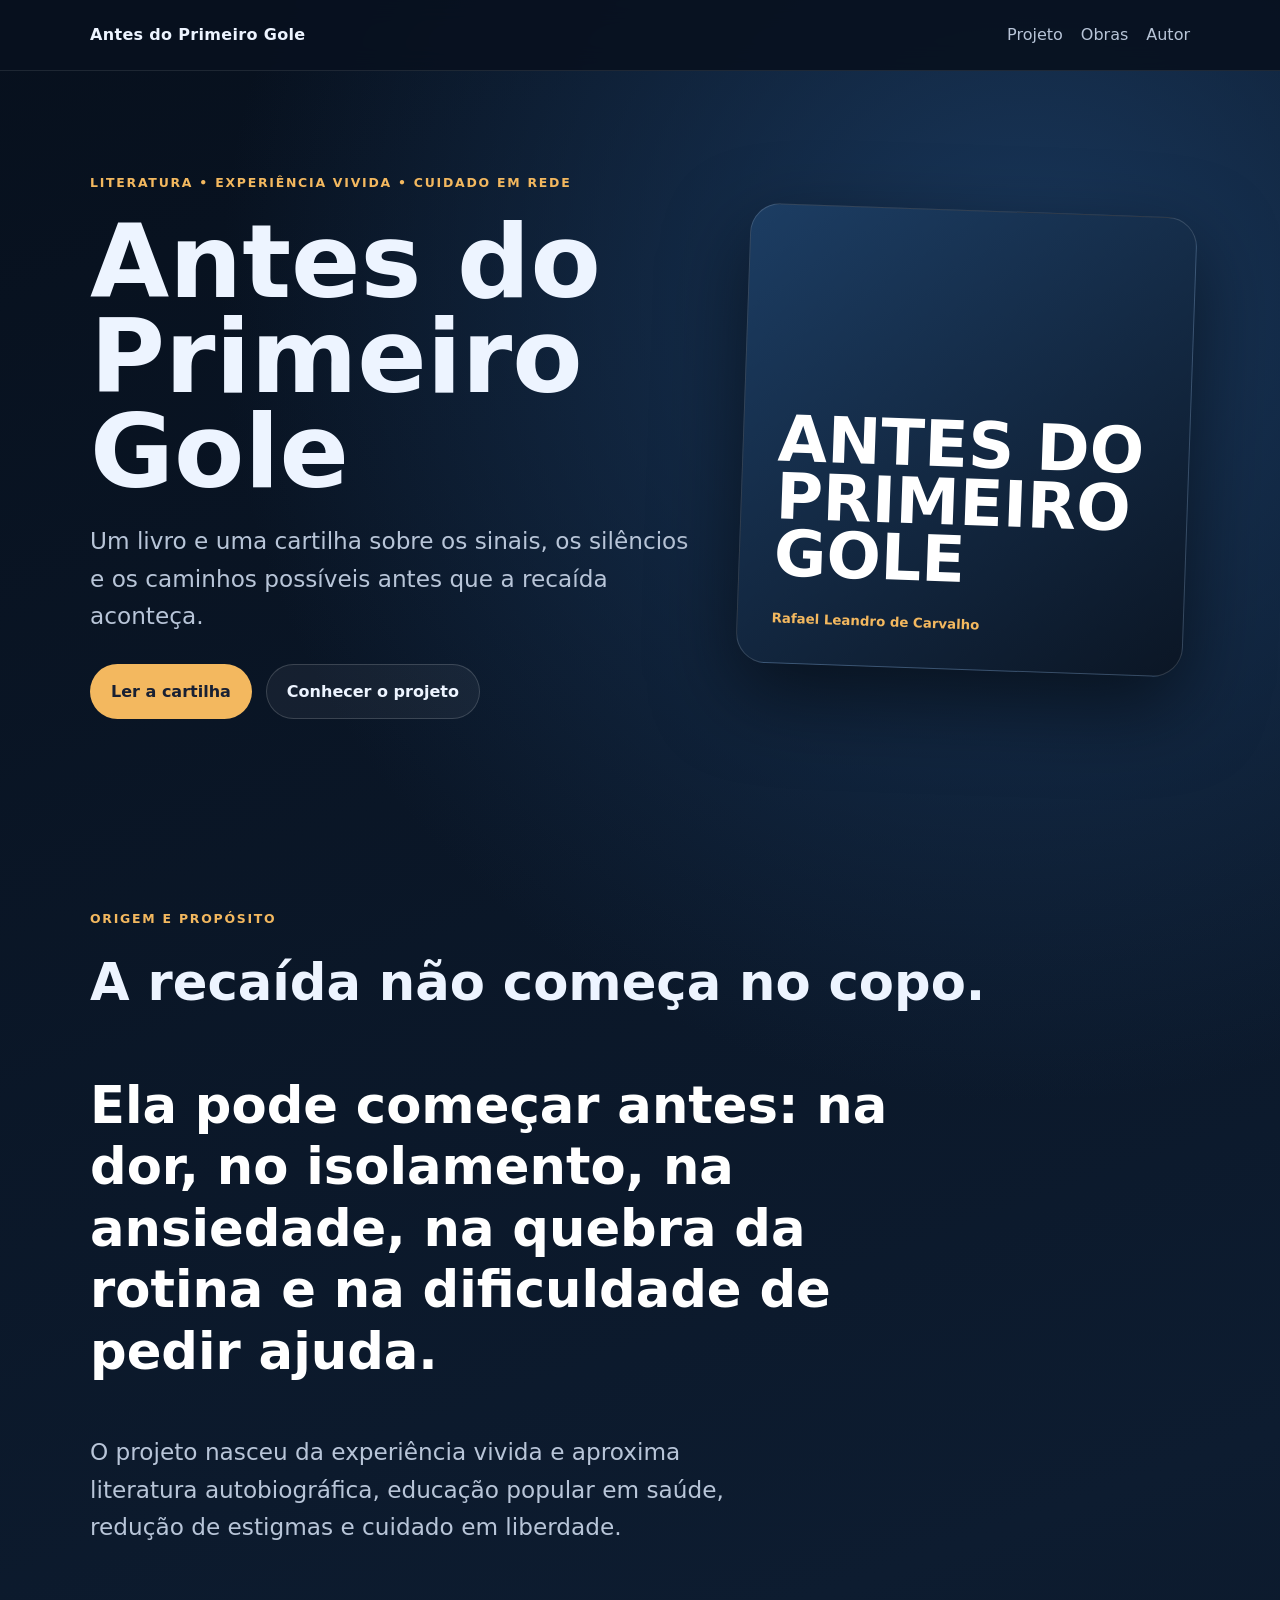
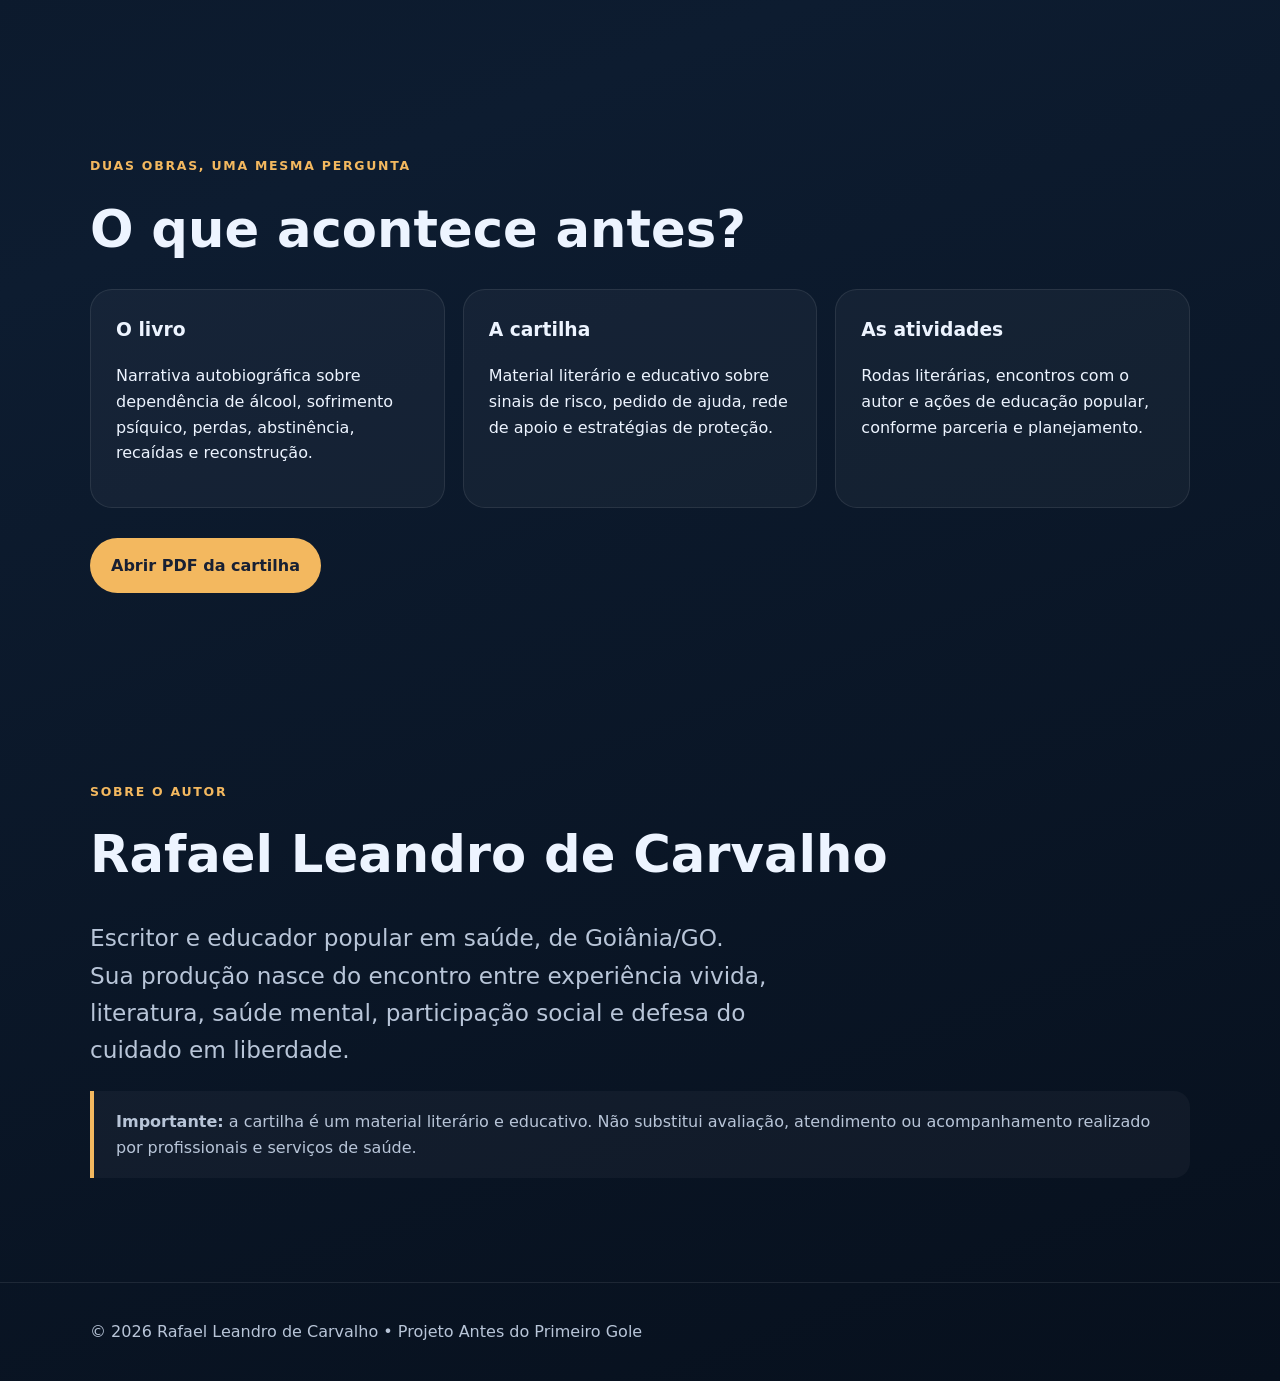
==== index.html @ 727456e9 "Publica site Antes do Primeiro Gole" ====
<!doctype html>
<html lang="pt-BR">
<head>
<meta charset="utf-8">
<meta name="viewport" content="width=device-width,initial-scale=1">
<title>Antes do Primeiro Gole</title>
<meta name="description" content="Livro e cartilha Antes do Primeiro Gole, de Rafael Leandro de Carvalho.">
<style>
:root{--bg:#08111f;--panel:#101d31;--text:#edf4ff;--muted:#b8c5d8;--gold:#f3b85f;--blue:#75baff}*{box-sizing:border-box}html{scroll-behavior:smooth}body{margin:0;font-family:system-ui,-apple-system,Segoe UI,Roboto,sans-serif;background:radial-gradient(circle at 80% 10%,#19375b 0,transparent 28%),linear-gradient(160deg,#07101d,#0d1c30 55%,#07101d);color:var(--text);line-height:1.6}a{color:inherit}.wrap{width:min(1100px,92%);margin:auto}header{position:sticky;top:0;z-index:10;background:#08111fe8;backdrop-filter:blur(12px);border-bottom:1px solid #ffffff18}nav{display:flex;justify-content:space-between;align-items:center;min-height:70px;gap:20px}.brand{font-weight:800;letter-spacing:.02em}.links{display:flex;gap:18px;flex-wrap:wrap}.links a{text-decoration:none;color:var(--muted)}.hero{min-height:82vh;display:grid;align-items:center;padding:72px 0}.grid{display:grid;grid-template-columns:1.15fr .85fr;gap:48px;align-items:center}.eyebrow{color:var(--gold);font-weight:800;text-transform:uppercase;letter-spacing:.14em;font-size:.78rem}h1{font-size:clamp(3rem,8vw,6.7rem);line-height:.93;margin:.2em 0}.lead{font-size:clamp(1.1rem,2.2vw,1.45rem);color:var(--muted);max-width:680px}.buttons{display:flex;gap:14px;flex-wrap:wrap;margin-top:30px}.btn{display:inline-block;padding:14px 20px;border-radius:999px;text-decoration:none;font-weight:800;border:1px solid #ffffff28}.primary{background:var(--gold);color:#182033;border-color:transparent}.secondary{background:#ffffff0d}.book{min-height:460px;border:1px solid #ffffff25;border-radius:30px;padding:34px;display:flex;flex-direction:column;justify-content:flex-end;background:linear-gradient(145deg,#1c3d63,#0b1625);box-shadow:0 30px 80px #0008;transform:rotate(2deg)}.book:before{content:"ANTES DO\A PRIMEIRO\A GOLE";white-space:pre;font-weight:900;font-size:clamp(2.4rem,5vw,4.4rem);line-height:.9;color:#fff}.book small{color:var(--gold);font-weight:700;margin-top:24px}section{padding:88px 0}.section-title{font-size:clamp(2rem,4vw,3.4rem);margin:0 0 18px}.cards{display:grid;grid-template-columns:repeat(3,1fr);gap:18px}.card{background:#ffffff0a;border:1px solid #ffffff16;border-radius:22px;padding:25px}.card h3{margin-top:0}.quote{font-size:clamp(1.8rem,4vw,3.3rem);line-height:1.2;font-weight:800;color:#fff;max-width:900px}.notice{border-left:4px solid var(--gold);padding:18px 22px;background:#ffffff09;border-radius:0 16px 16px 0;color:var(--muted)}footer{padding:36px 0;border-top:1px solid #ffffff16;color:var(--muted)}@media(max-width:760px){.grid,.cards{grid-template-columns:1fr}.links{display:none}.hero{padding-top:42px}.book{min-height:360px;transform:none}}
</style>
</head>
<body>
<header><nav class="wrap"><div class="brand">Antes do Primeiro Gole</div><div class="links"><a href="#projeto">Projeto</a><a href="#obras">Obras</a><a href="#autor">Autor</a></div></nav></header>
<main>
<section class="hero"><div class="wrap grid"><div><p class="eyebrow">Literatura • experiência vivida • cuidado em rede</p><h1>Antes do Primeiro Gole</h1><p class="lead">Um livro e uma cartilha sobre os sinais, os silêncios e os caminhos possíveis antes que a recaída aconteça.</p><div class="buttons"><a class="btn primary" href="https://ideiasus.fiocruz.br/wp-content/uploads/2026/07/Antes_do_Primeiro_Gole_Texto_Somente.pdf" target="_blank" rel="noopener">Ler a cartilha</a><a class="btn secondary" href="#projeto">Conhecer o projeto</a></div></div><div class="book"><small>Rafael Leandro de Carvalho</small></div></div></section>
<section id="projeto"><div class="wrap"><p class="eyebrow">Origem e propósito</p><h2 class="section-title">A recaída não começa no copo.</h2><p class="quote">Ela pode começar antes: na dor, no isolamento, na ansiedade, na quebra da rotina e na dificuldade de pedir ajuda.</p><p class="lead">O projeto nasceu da experiência vivida e aproxima literatura autobiográfica, educação popular em saúde, redução de estigmas e cuidado em liberdade.</p></div></section>
<section id="obras"><div class="wrap"><p class="eyebrow">Duas obras, uma mesma pergunta</p><h2 class="section-title">O que acontece antes?</h2><div class="cards"><article class="card"><h3>O livro</h3><p>Narrativa autobiográfica sobre dependência de álcool, sofrimento psíquico, perdas, abstinência, recaídas e reconstrução.</p></article><article class="card"><h3>A cartilha</h3><p>Material literário e educativo sobre sinais de risco, pedido de ajuda, rede de apoio e estratégias de proteção.</p></article><article class="card"><h3>As atividades</h3><p>Rodas literárias, encontros com o autor e ações de educação popular, conforme parceria e planejamento.</p></article></div><div class="buttons"><a class="btn primary" href="https://ideiasus.fiocruz.br/wp-content/uploads/2026/07/Antes_do_Primeiro_Gole_Texto_Somente.pdf" target="_blank" rel="noopener">Abrir PDF da cartilha</a></div></div></section>
<section id="autor"><div class="wrap"><p class="eyebrow">Sobre o autor</p><h2 class="section-title">Rafael Leandro de Carvalho</h2><p class="lead">Escritor e educador popular em saúde, de Goiânia/GO. Sua produção nasce do encontro entre experiência vivida, literatura, saúde mental, participação social e defesa do cuidado em liberdade.</p><p class="notice"><strong>Importante:</strong> a cartilha é um material literário e educativo. Não substitui avaliação, atendimento ou acompanhamento realizado por profissionais e serviços de saúde.</p></div></section>
</main>
<footer><div class="wrap">© 2026 Rafael Leandro de Carvalho • Projeto Antes do Primeiro Gole</div></footer>
</body>
</html>
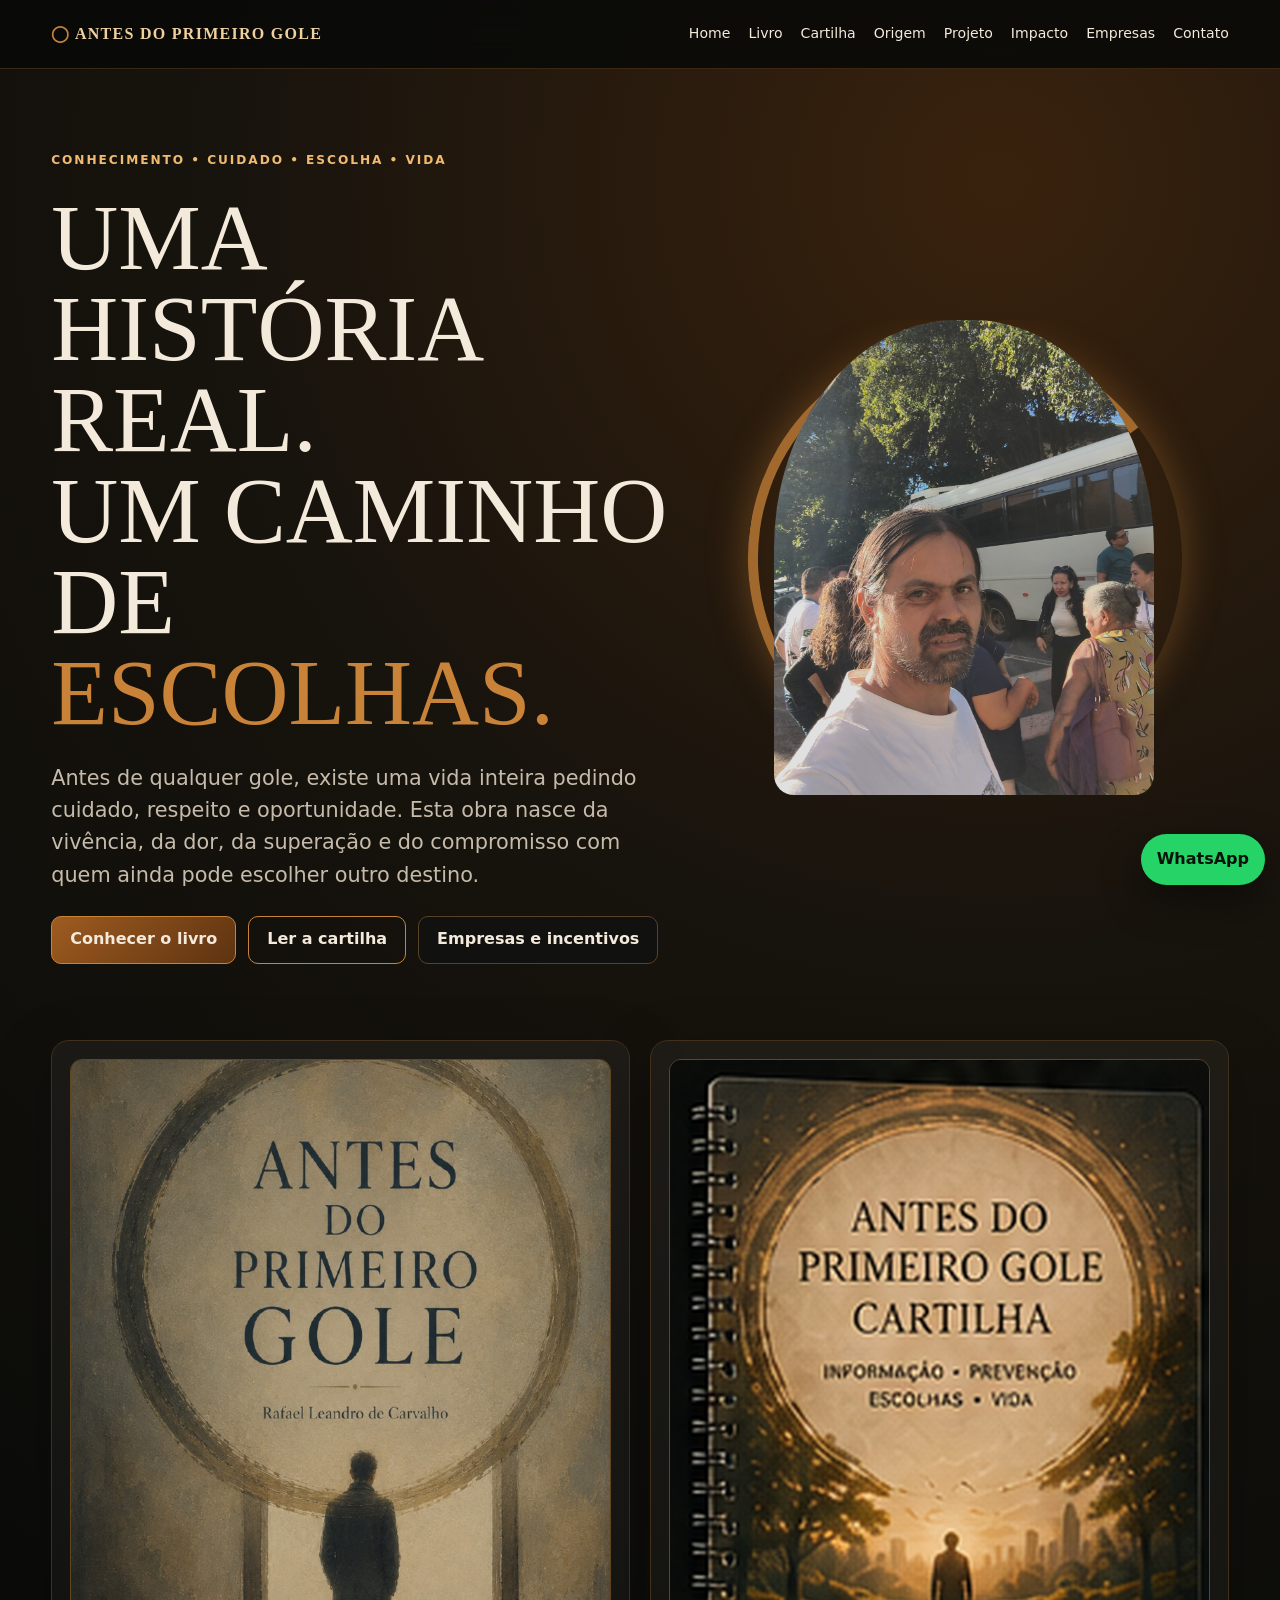
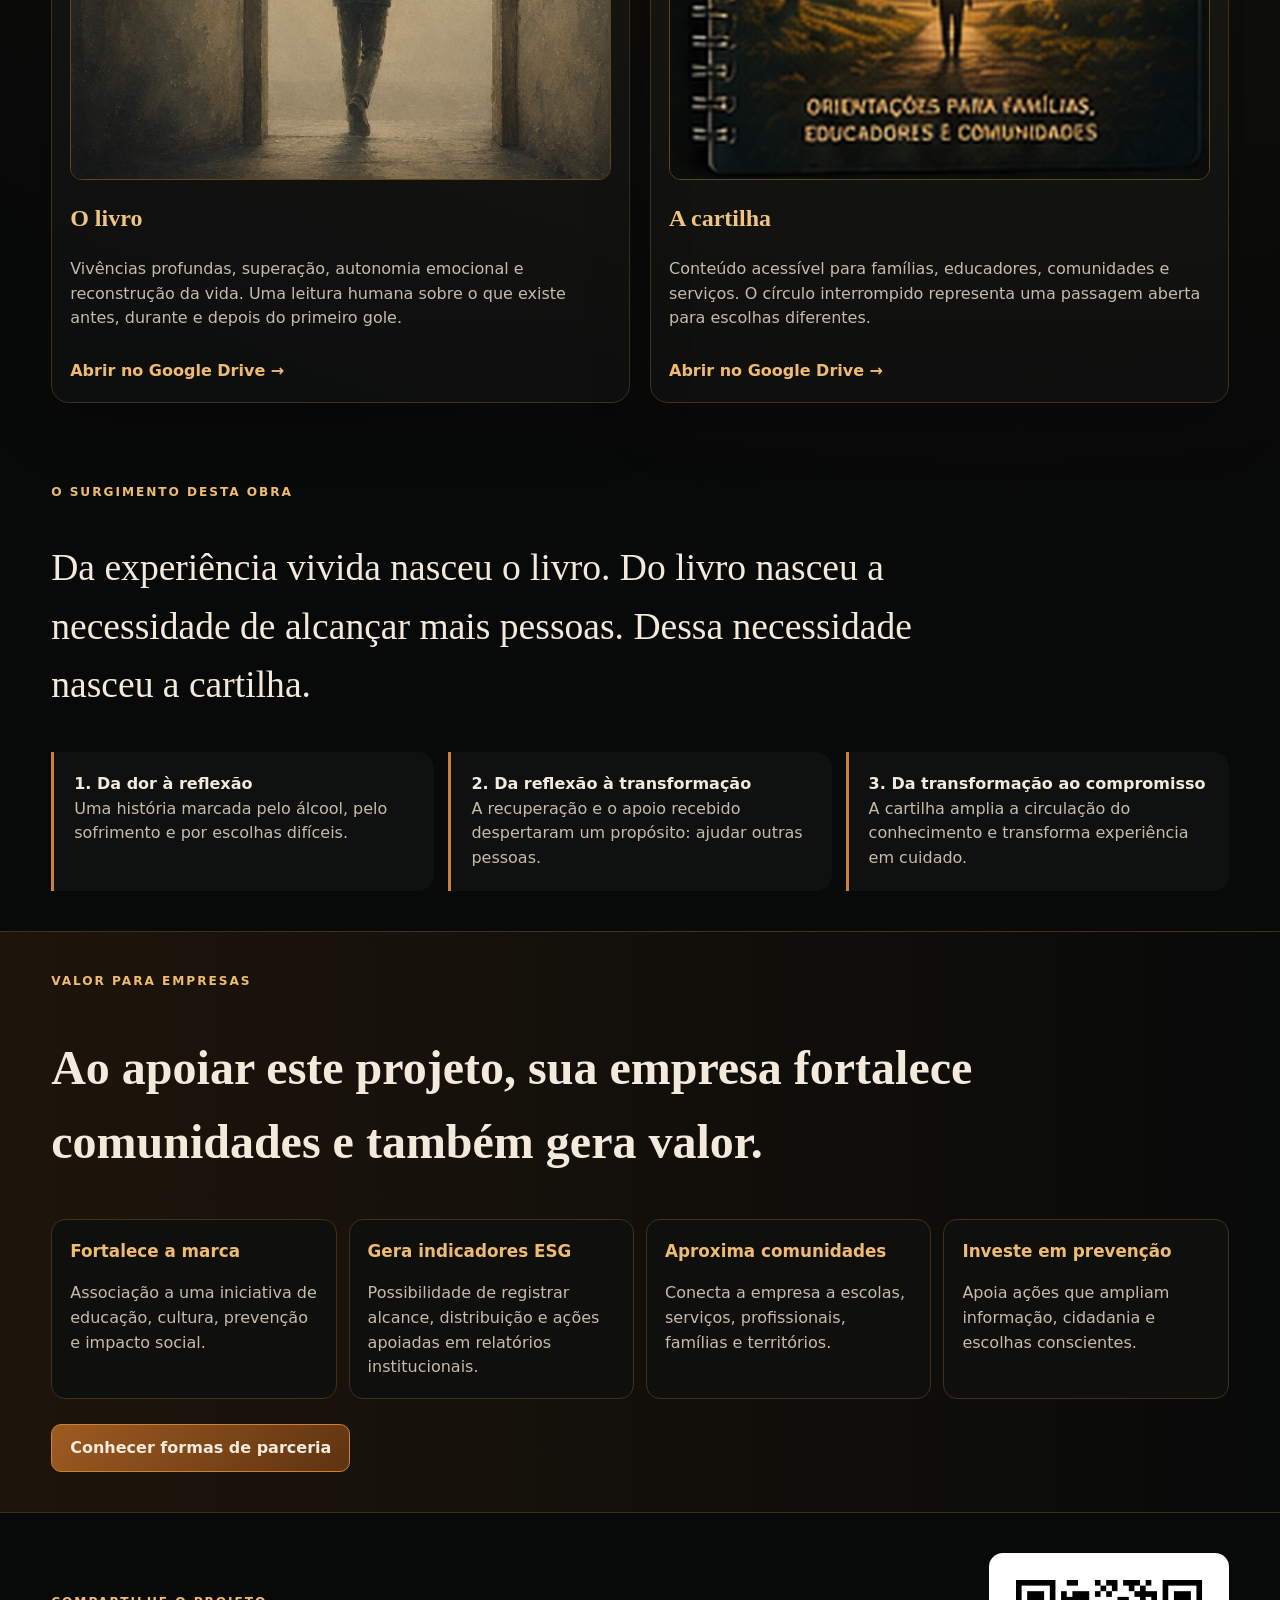
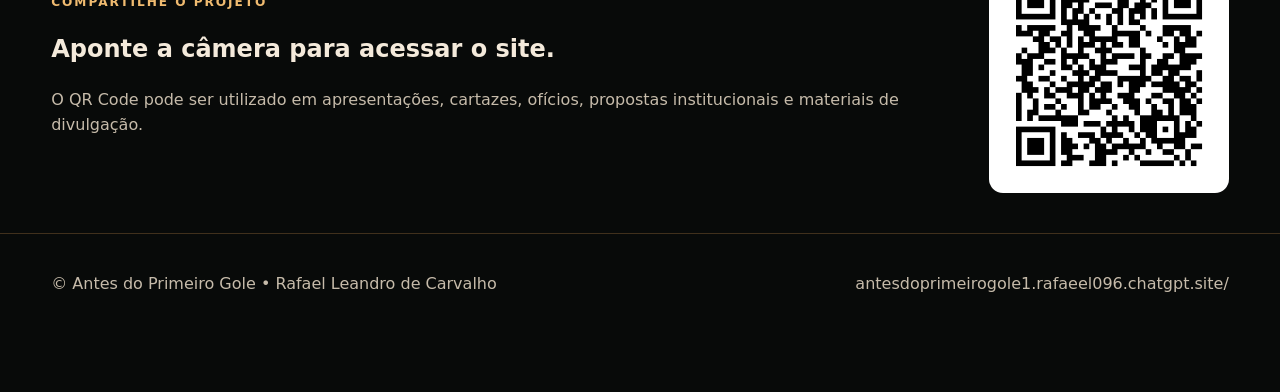
==== commit cf3953c3: "Publica versão completa do site" ====
--- a/index.html
+++ b/index.html
@@ -1,22 +1,6 @@
-<!doctype html>
-<html lang="pt-BR">
-<head>
-<meta charset="utf-8">
-<meta name="viewport" content="width=device-width,initial-scale=1">
-<title>Antes do Primeiro Gole</title>
-<meta name="description" content="Livro e cartilha Antes do Primeiro Gole, de Rafael Leandro de Carvalho.">
-<style>
-:root{--bg:#08111f;--panel:#101d31;--text:#edf4ff;--muted:#b8c5d8;--gold:#f3b85f;--blue:#75baff}*{box-sizing:border-box}html{scroll-behavior:smooth}body{margin:0;font-family:system-ui,-apple-system,Segoe UI,Roboto,sans-serif;background:radial-gradient(circle at 80% 10%,#19375b 0,transparent 28%),linear-gradient(160deg,#07101d,#0d1c30 55%,#07101d);color:var(--text);line-height:1.6}a{color:inherit}.wrap{width:min(1100px,92%);margin:auto}header{position:sticky;top:0;z-index:10;background:#08111fe8;backdrop-filter:blur(12px);border-bottom:1px solid #ffffff18}nav{display:flex;justify-content:space-between;align-items:center;min-height:70px;gap:20px}.brand{font-weight:800;letter-spacing:.02em}.links{display:flex;gap:18px;flex-wrap:wrap}.links a{text-decoration:none;color:var(--muted)}.hero{min-height:82vh;display:grid;align-items:center;padding:72px 0}.grid{display:grid;grid-template-columns:1.15fr .85fr;gap:48px;align-items:center}.eyebrow{color:var(--gold);font-weight:800;text-transform:uppercase;letter-spacing:.14em;font-size:.78rem}h1{font-size:clamp(3rem,8vw,6.7rem);line-height:.93;margin:.2em 0}.lead{font-size:clamp(1.1rem,2.2vw,1.45rem);color:var(--muted);max-width:680px}.buttons{display:flex;gap:14px;flex-wrap:wrap;margin-top:30px}.btn{display:inline-block;padding:14px 20px;border-radius:999px;text-decoration:none;font-weight:800;border:1px solid #ffffff28}.primary{background:var(--gold);color:#182033;border-color:transparent}.secondary{background:#ffffff0d}.book{min-height:460px;border:1px solid #ffffff25;border-radius:30px;padding:34px;display:flex;flex-direction:column;justify-content:flex-end;background:linear-gradient(145deg,#1c3d63,#0b1625);box-shadow:0 30px 80px #0008;transform:rotate(2deg)}.book:before{content:"ANTES DO\A PRIMEIRO\A GOLE";white-space:pre;font-weight:900;font-size:clamp(2.4rem,5vw,4.4rem);line-height:.9;color:#fff}.book small{color:var(--gold);font-weight:700;margin-top:24px}section{padding:88px 0}.section-title{font-size:clamp(2rem,4vw,3.4rem);margin:0 0 18px}.cards{display:grid;grid-template-columns:repeat(3,1fr);gap:18px}.card{background:#ffffff0a;border:1px solid #ffffff16;border-radius:22px;padding:25px}.card h3{margin-top:0}.quote{font-size:clamp(1.8rem,4vw,3.3rem);line-height:1.2;font-weight:800;color:#fff;max-width:900px}.notice{border-left:4px solid var(--gold);padding:18px 22px;background:#ffffff09;border-radius:0 16px 16px 0;color:var(--muted)}footer{padding:36px 0;border-top:1px solid #ffffff16;color:var(--muted)}@media(max-width:760px){.grid,.cards{grid-template-columns:1fr}.links{display:none}.hero{padding-top:42px}.book{min-height:360px;transform:none}}
-</style>
-</head>
-<body>
-<header><nav class="wrap"><div class="brand">Antes do Primeiro Gole</div><div class="links"><a href="#projeto">Projeto</a><a href="#obras">Obras</a><a href="#autor">Autor</a></div></nav></header>
-<main>
-<section class="hero"><div class="wrap grid"><div><p class="eyebrow">Literatura • experiência vivida • cuidado em rede</p><h1>Antes do Primeiro Gole</h1><p class="lead">Um livro e uma cartilha sobre os sinais, os silêncios e os caminhos possíveis antes que a recaída aconteça.</p><div class="buttons"><a class="btn primary" href="https://ideiasus.fiocruz.br/wp-content/uploads/2026/07/Antes_do_Primeiro_Gole_Texto_Somente.pdf" target="_blank" rel="noopener">Ler a cartilha</a><a class="btn secondary" href="#projeto">Conhecer o projeto</a></div></div><div class="book"><small>Rafael Leandro de Carvalho</small></div></div></section>
-<section id="projeto"><div class="wrap"><p class="eyebrow">Origem e propósito</p><h2 class="section-title">A recaída não começa no copo.</h2><p class="quote">Ela pode começar antes: na dor, no isolamento, na ansiedade, na quebra da rotina e na dificuldade de pedir ajuda.</p><p class="lead">O projeto nasceu da experiência vivida e aproxima literatura autobiográfica, educação popular em saúde, redução de estigmas e cuidado em liberdade.</p></div></section>
-<section id="obras"><div class="wrap"><p class="eyebrow">Duas obras, uma mesma pergunta</p><h2 class="section-title">O que acontece antes?</h2><div class="cards"><article class="card"><h3>O livro</h3><p>Narrativa autobiográfica sobre dependência de álcool, sofrimento psíquico, perdas, abstinência, recaídas e reconstrução.</p></article><article class="card"><h3>A cartilha</h3><p>Material literário e educativo sobre sinais de risco, pedido de ajuda, rede de apoio e estratégias de proteção.</p></article><article class="card"><h3>As atividades</h3><p>Rodas literárias, encontros com o autor e ações de educação popular, conforme parceria e planejamento.</p></article></div><div class="buttons"><a class="btn primary" href="https://ideiasus.fiocruz.br/wp-content/uploads/2026/07/Antes_do_Primeiro_Gole_Texto_Somente.pdf" target="_blank" rel="noopener">Abrir PDF da cartilha</a></div></div></section>
-<section id="autor"><div class="wrap"><p class="eyebrow">Sobre o autor</p><h2 class="section-title">Rafael Leandro de Carvalho</h2><p class="lead">Escritor e educador popular em saúde, de Goiânia/GO. Sua produção nasce do encontro entre experiência vivida, literatura, saúde mental, participação social e defesa do cuidado em liberdade.</p><p class="notice"><strong>Importante:</strong> a cartilha é um material literário e educativo. Não substitui avaliação, atendimento ou acompanhamento realizado por profissionais e serviços de saúde.</p></div></section>
-</main>
-<footer><div class="wrap">© 2026 Rafael Leandro de Carvalho • Projeto Antes do Primeiro Gole</div></footer>
-</body>
-</html>+<!doctype html><html lang="pt-BR"><head><meta charset="utf-8"><meta name="viewport" content="width=device-width,initial-scale=1"><meta name="description" content="Antes do Primeiro Gole: livro, cartilha e projeto de impacto social sobre prevenção, escolhas, cuidado e transformação."><title>Antes do Primeiro Gole</title><link rel="stylesheet" href="/assets/style.css"></head><body><header class="topbar"><div class="wrap nav"><a class="brand" href="/"><span class="brand-mark">◯</span> ANTES DO PRIMEIRO GOLE</a><nav class="menu"><a href="/">Home</a><a href="/livro/">Livro</a><a href="/cartilha/">Cartilha</a><a href="/origem/">Origem</a><a href="/projeto/">Projeto</a><a href="/impacto/">Impacto</a><a href="/empresas/">Empresas</a><a href="/contato/">Contato</a></nav><a class="home" href="/">⌂ Home</a></div></header><main>
+<section class="hero hero-home"><div class="wrap hero-grid"><div><div class="eyebrow">Conhecimento • Cuidado • Escolha • Vida</div><h1>Uma história real.<br>Um caminho de <em>escolhas.</em></h1><p class="lead">Antes de qualquer gole, existe uma vida inteira pedindo cuidado, respeito e oportunidade. Esta obra nasce da vivência, da dor, da superação e do compromisso com quem ainda pode escolher outro destino.</p><div class="cta-row"><a class="btn" href="/livro/">Conhecer o livro</a><a class="btn alt" href="/cartilha/">Ler a cartilha</a><a class="btn ghost" href="/empresas/">Empresas e incentivos</a></div></div><div class="author-portal"><img src="/assets/autor-rafael.jpg" alt="Rafael Leandro de Carvalho"><div class="portal-ring"></div></div></div></section>
+<section><div class="wrap grid works"><article class="card work-card"><a href="https://drive.google.com/file/d/1Llh5iJKoNqLA0oKeTNYAaY4tWbIhsGw2/view?usp=drive_link" target="_blank" rel="noopener"><img class="cover-img" src="/assets/capa-livro.png" alt="Capa do livro Antes do Primeiro Gole"><h2>O livro</h2><p class="muted">Vivências profundas, superação, autonomia emocional e reconstrução da vida. Uma leitura humana sobre o que existe antes, durante e depois do primeiro gole.</p><span class="text-link">Abrir no Google Drive →</span></a></article><article class="card work-card"><a href="https://drive.google.com/file/d/1qTAAqqTUGok_2LkOKvGAPgSkdcYpThOq/view?usp=drive_link" target="_blank" rel="noopener"><img class="cover-img" src="/assets/capa-cartilha-conceito.png" alt="Conceito visual da cartilha Antes do Primeiro Gole"><h2>A cartilha</h2><p class="muted">Conteúdo acessível para famílias, educadores, comunidades e serviços. O círculo interrompido representa uma passagem aberta para escolhas diferentes.</p><span class="text-link">Abrir no Google Drive →</span></a></article></div></section>
+<section><div class="wrap"><div class="eyebrow">O surgimento desta obra</div><p class="quote">Da experiência vivida nasceu o livro. Do livro nasceu a necessidade de alcançar mais pessoas. Dessa necessidade nasceu a cartilha.</p><div class="timeline"><a class="step" href="/origem/"><strong>1. Da dor à reflexão</strong><br><span class="muted">Uma história marcada pelo álcool, pelo sofrimento e por escolhas difíceis.</span></a><a class="step" href="/projeto/"><strong>2. Da reflexão à transformação</strong><br><span class="muted">A recuperação e o apoio recebido despertaram um propósito: ajudar outras pessoas.</span></a><a class="step" href="/impacto/"><strong>3. Da transformação ao compromisso</strong><br><span class="muted">A cartilha amplia a circulação do conhecimento e transforma experiência em cuidado.</span></a></div></div></section>
+<section class="business-strip"><div class="wrap"><div class="eyebrow">Valor para empresas</div><h2>Ao apoiar este projeto, sua empresa fortalece comunidades e também gera valor.</h2><div class="benefit-grid"><div><strong>Fortalece a marca</strong><p>Associação a uma iniciativa de educação, cultura, prevenção e impacto social.</p></div><div><strong>Gera indicadores ESG</strong><p>Possibilidade de registrar alcance, distribuição e ações apoiadas em relatórios institucionais.</p></div><div><strong>Aproxima comunidades</strong><p>Conecta a empresa a escolas, serviços, profissionais, famílias e territórios.</p></div><div><strong>Investe em prevenção</strong><p>Apoia ações que ampliam informação, cidadania e escolhas conscientes.</p></div></div><div class="cta-row"><a class="btn" href="/empresas/">Conhecer formas de parceria</a></div></div></section>
+<section><div class="wrap qr-section"><div><div class="eyebrow">Compartilhe o projeto</div><h2>Aponte a câmera para acessar o site.</h2><p class="muted">O QR Code pode ser utilizado em apresentações, cartazes, ofícios, propostas institucionais e materiais de divulgação.</p></div><a href="https://antesdoprimeirogole1.rafaeel096.chatgpt.site/" target="_blank" rel="noopener"><img class="qr" src="/assets/qrcode-site.png" alt="QR Code do site Antes do Primeiro Gole"></a></div></section></main><a class="whatsapp" href="https://wa.me/5562991021154" target="_blank" rel="noopener">WhatsApp</a><footer class="footer"><div class="wrap footer-grid"><div>© <span data-year></span> Antes do Primeiro Gole • Rafael Leandro de Carvalho</div><a href="https://antesdoprimeirogole1.rafaeel096.chatgpt.site/" target="_blank" rel="noopener">antesdoprimeirogole1.rafaeel096.chatgpt.site/</a></div></footer><script src="/assets/app.js"></script></body></html>
--- a/assets/style.css
+++ b/assets/style.css
@@ -0,0 +1,2 @@
+
+:root{--bg:#080a09;--panel:#11120f;--text:#f4eadb;--muted:#c6bbaa;--gold:#c98338;--gold2:#f0bb70;--line:#40301c;--green:#25D366}*{box-sizing:border-box}html{scroll-behavior:smooth}body{margin:0;font-family:Inter,system-ui,-apple-system,Segoe UI,Roboto,sans-serif;background:radial-gradient(circle at 78% 5%,#39220d 0,#17130d 22%,#080a09 55%);color:var(--text);line-height:1.55}a{color:inherit;text-decoration:none}img{max-width:100%;display:block}.wrap{width:min(1180px,92%);margin:auto}.topbar{position:sticky;top:0;z-index:30;background:rgba(8,10,9,.88);backdrop-filter:blur(14px);border-bottom:1px solid rgba(201,131,56,.25)}.nav{display:flex;align-items:center;justify-content:space-between;min-height:68px;gap:18px}.brand{font-family:Georgia,serif;font-weight:700;letter-spacing:.08em;color:#f0d19e}.brand-mark{color:var(--gold)}.menu{display:none;gap:18px;font-size:.88rem}.menu a:hover{color:var(--gold2)}.home{padding:9px 13px;border:1px solid var(--line);border-radius:10px;background:#17130d}.hero{padding:58px 0 36px}.hero-grid{display:grid;gap:28px}.hero h1,.page-title h1{font-family:Georgia,serif;font-weight:500;text-transform:uppercase;line-height:.98}.hero h1{font-size:clamp(2.45rem,9vw,5.8rem);margin:.25em 0}.hero h1 em{color:var(--gold);font-style:normal}.lead{font-size:clamp(1.03rem,2.8vw,1.3rem);color:var(--muted);max-width:760px}.eyebrow{color:var(--gold2);text-transform:uppercase;letter-spacing:.16em;font-size:.76rem;font-weight:800}.cta-row{display:flex;gap:12px;flex-wrap:wrap;margin-top:25px}.btn{display:inline-flex;justify-content:center;align-items:center;min-height:48px;padding:0 18px;border-radius:10px;background:linear-gradient(135deg,#9e5b20,#5e3311);border:1px solid #c98338;font-weight:800}.btn.alt{background:transparent}.btn.ghost{background:#11120f;border-color:#594126}.author-portal{position:relative;min-height:360px;display:grid;place-items:center;overflow:hidden;border-radius:28px;background:radial-gradient(circle,#b46a25 0,#3b240e 34%,transparent 68%)}.author-portal img{width:min(74%,380px);aspect-ratio:4/5;object-fit:cover;object-position:50% 35%;border-radius:48% 48% 20px 20px;filter:contrast(1.02) brightness(.88) saturate(.9);position:relative;z-index:2}.portal-ring{position:absolute;width:82%;aspect-ratio:1;border:10px solid rgba(201,131,56,.75);border-right-color:transparent;border-radius:50%;box-shadow:0 0 40px rgba(201,131,56,.35);transform:rotate(8deg)}section{padding:40px 0}.grid{display:grid;gap:20px}.works{grid-template-columns:1fr}.card{background:linear-gradient(180deg,rgba(255,255,255,.045),rgba(255,255,255,.018));border:1px solid var(--line);border-radius:18px;padding:18px;box-shadow:0 18px 60px rgba(0,0,0,.25)}.cover-img{width:100%;aspect-ratio:3/4;object-fit:cover;border-radius:12px;border:1px solid #60451f}.card h2{font-family:Georgia,serif;color:#f0c383}.muted{color:var(--muted)}.text-link{display:inline-block;margin-top:12px;color:var(--gold2);font-weight:800}.quote{font-family:Georgia,serif;font-size:clamp(1.35rem,4vw,2.35rem);max-width:900px}.timeline{display:grid;gap:14px}.step{padding:20px;border-left:3px solid var(--gold);background:rgba(255,255,255,.028);border-radius:0 16px 16px 0}.business-strip{background:linear-gradient(90deg,rgba(105,59,20,.22),rgba(8,10,9,.2));border-block:1px solid var(--line)}.business-strip h2{font-family:Georgia,serif;font-size:clamp(1.7rem,5vw,3rem)}.benefit-grid{display:grid;gap:12px}.benefit-grid>div{border:1px solid var(--line);padding:18px;border-radius:14px;background:#0f100d}.benefit-grid strong{color:var(--gold2);font-size:1.05rem}.benefit-grid p{color:var(--muted);margin-bottom:0}.qr-section{display:grid;gap:24px;align-items:center}.qr{width:min(240px,70vw);background:white;padding:10px;border-radius:14px}.footer{padding:38px 0 95px;color:var(--muted);border-top:1px solid var(--line)}.footer-grid{display:flex;flex-wrap:wrap;gap:12px;justify-content:space-between}.whatsapp{position:fixed;right:15px;bottom:15px;z-index:35;background:var(--green);color:#06120a;font-weight:900;padding:13px 16px;border-radius:999px;box-shadow:0 16px 40px rgba(0,0,0,.45)}.page-title{padding:55px 0 20px}.page-title h1{font-size:clamp(2.2rem,8vw,4.8rem);margin:.2em 0}.prose{max-width:800px}.prose p{color:#d9d0c2}.kicker{font-size:1.14rem;color:#e8d7bf}.feature-grid{grid-template-columns:1fr}.notice{background:#17130d;border:1px solid var(--line);padding:16px;border-radius:12px;color:#d9cbb8}.stats{display:grid;grid-template-columns:1fr 1fr;gap:12px}.stats div{border:1px solid var(--line);border-radius:14px;padding:18px;text-align:center}.stats strong{display:block;color:var(--gold2);font-size:2.5rem}.stats span{color:var(--muted);font-size:.85rem}@media(min-width:760px){.works{grid-template-columns:1fr 1fr}.timeline{grid-template-columns:repeat(3,1fr)}.benefit-grid{grid-template-columns:repeat(4,1fr)}.qr-section{grid-template-columns:1fr auto}.feature-grid{grid-template-columns:1fr 1fr}.stats{grid-template-columns:repeat(4,1fr)}.hero-grid{grid-template-columns:1.08fr .92fr;align-items:center}.hero{padding-top:82px}}@media(min-width:1040px){.menu{display:flex}.home{display:none}}
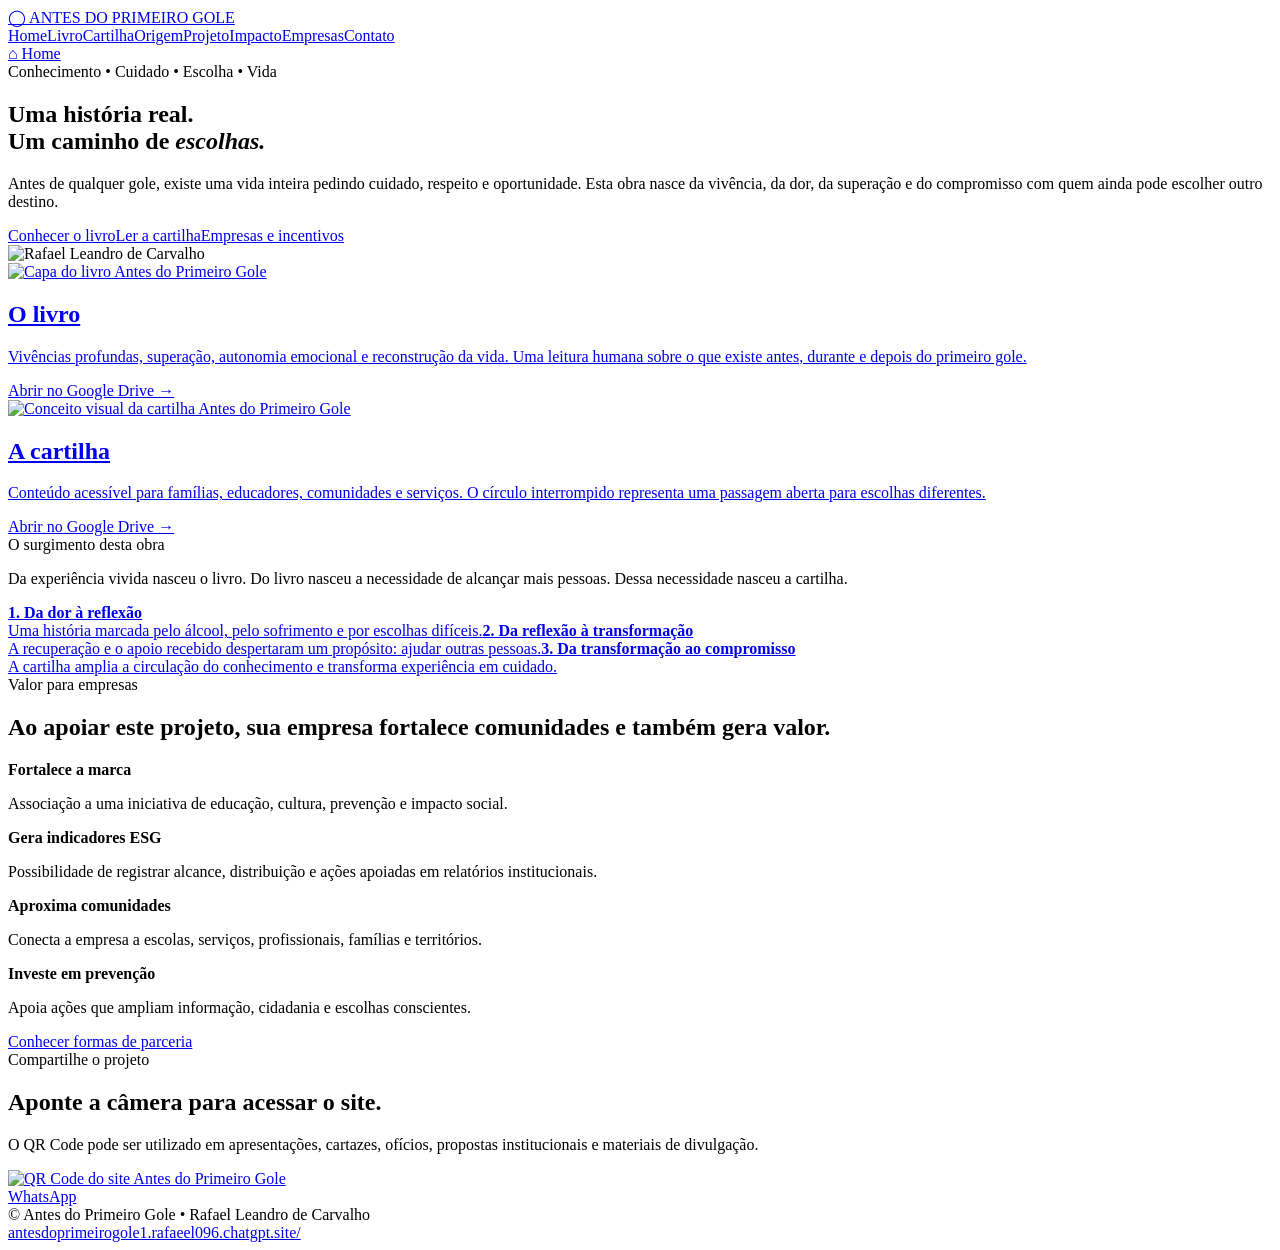
==== commit ede2d96f: "Publica versão corrigida para GitHub Pages" ====
--- a/index.html
+++ b/index.html
@@ -1,6 +1,6 @@
-<!doctype html><html lang="pt-BR"><head><meta charset="utf-8"><meta name="viewport" content="width=device-width,initial-scale=1"><meta name="description" content="Antes do Primeiro Gole: livro, cartilha e projeto de impacto social sobre prevenção, escolhas, cuidado e transformação."><title>Antes do Primeiro Gole</title><link rel="stylesheet" href="/assets/style.css"></head><body><header class="topbar"><div class="wrap nav"><a class="brand" href="/"><span class="brand-mark">◯</span> ANTES DO PRIMEIRO GOLE</a><nav class="menu"><a href="/">Home</a><a href="/livro/">Livro</a><a href="/cartilha/">Cartilha</a><a href="/origem/">Origem</a><a href="/projeto/">Projeto</a><a href="/impacto/">Impacto</a><a href="/empresas/">Empresas</a><a href="/contato/">Contato</a></nav><a class="home" href="/">⌂ Home</a></div></header><main>
-<section class="hero hero-home"><div class="wrap hero-grid"><div><div class="eyebrow">Conhecimento • Cuidado • Escolha • Vida</div><h1>Uma história real.<br>Um caminho de <em>escolhas.</em></h1><p class="lead">Antes de qualquer gole, existe uma vida inteira pedindo cuidado, respeito e oportunidade. Esta obra nasce da vivência, da dor, da superação e do compromisso com quem ainda pode escolher outro destino.</p><div class="cta-row"><a class="btn" href="/livro/">Conhecer o livro</a><a class="btn alt" href="/cartilha/">Ler a cartilha</a><a class="btn ghost" href="/empresas/">Empresas e incentivos</a></div></div><div class="author-portal"><img src="/assets/autor-rafael.jpg" alt="Rafael Leandro de Carvalho"><div class="portal-ring"></div></div></div></section>
-<section><div class="wrap grid works"><article class="card work-card"><a href="https://drive.google.com/file/d/1Llh5iJKoNqLA0oKeTNYAaY4tWbIhsGw2/view?usp=drive_link" target="_blank" rel="noopener"><img class="cover-img" src="/assets/capa-livro.png" alt="Capa do livro Antes do Primeiro Gole"><h2>O livro</h2><p class="muted">Vivências profundas, superação, autonomia emocional e reconstrução da vida. Uma leitura humana sobre o que existe antes, durante e depois do primeiro gole.</p><span class="text-link">Abrir no Google Drive →</span></a></article><article class="card work-card"><a href="https://drive.google.com/file/d/1qTAAqqTUGok_2LkOKvGAPgSkdcYpThOq/view?usp=drive_link" target="_blank" rel="noopener"><img class="cover-img" src="/assets/capa-cartilha-conceito.png" alt="Conceito visual da cartilha Antes do Primeiro Gole"><h2>A cartilha</h2><p class="muted">Conteúdo acessível para famílias, educadores, comunidades e serviços. O círculo interrompido representa uma passagem aberta para escolhas diferentes.</p><span class="text-link">Abrir no Google Drive →</span></a></article></div></section>
-<section><div class="wrap"><div class="eyebrow">O surgimento desta obra</div><p class="quote">Da experiência vivida nasceu o livro. Do livro nasceu a necessidade de alcançar mais pessoas. Dessa necessidade nasceu a cartilha.</p><div class="timeline"><a class="step" href="/origem/"><strong>1. Da dor à reflexão</strong><br><span class="muted">Uma história marcada pelo álcool, pelo sofrimento e por escolhas difíceis.</span></a><a class="step" href="/projeto/"><strong>2. Da reflexão à transformação</strong><br><span class="muted">A recuperação e o apoio recebido despertaram um propósito: ajudar outras pessoas.</span></a><a class="step" href="/impacto/"><strong>3. Da transformação ao compromisso</strong><br><span class="muted">A cartilha amplia a circulação do conhecimento e transforma experiência em cuidado.</span></a></div></div></section>
-<section class="business-strip"><div class="wrap"><div class="eyebrow">Valor para empresas</div><h2>Ao apoiar este projeto, sua empresa fortalece comunidades e também gera valor.</h2><div class="benefit-grid"><div><strong>Fortalece a marca</strong><p>Associação a uma iniciativa de educação, cultura, prevenção e impacto social.</p></div><div><strong>Gera indicadores ESG</strong><p>Possibilidade de registrar alcance, distribuição e ações apoiadas em relatórios institucionais.</p></div><div><strong>Aproxima comunidades</strong><p>Conecta a empresa a escolas, serviços, profissionais, famílias e territórios.</p></div><div><strong>Investe em prevenção</strong><p>Apoia ações que ampliam informação, cidadania e escolhas conscientes.</p></div></div><div class="cta-row"><a class="btn" href="/empresas/">Conhecer formas de parceria</a></div></div></section>
-<section><div class="wrap qr-section"><div><div class="eyebrow">Compartilhe o projeto</div><h2>Aponte a câmera para acessar o site.</h2><p class="muted">O QR Code pode ser utilizado em apresentações, cartazes, ofícios, propostas institucionais e materiais de divulgação.</p></div><a href="https://antesdoprimeirogole1.rafaeel096.chatgpt.site/" target="_blank" rel="noopener"><img class="qr" src="/assets/qrcode-site.png" alt="QR Code do site Antes do Primeiro Gole"></a></div></section></main><a class="whatsapp" href="https://wa.me/5562991021154" target="_blank" rel="noopener">WhatsApp</a><footer class="footer"><div class="wrap footer-grid"><div>© <span data-year></span> Antes do Primeiro Gole • Rafael Leandro de Carvalho</div><a href="https://antesdoprimeirogole1.rafaeel096.chatgpt.site/" target="_blank" rel="noopener">antesdoprimeirogole1.rafaeel096.chatgpt.site/</a></div></footer><script src="/assets/app.js"></script></body></html>+<!doctype html><html lang="pt-BR"><head><meta charset="utf-8"><meta name="viewport" content="width=device-width,initial-scale=1"><meta name="description" content="Antes do Primeiro Gole: livro, cartilha e projeto de impacto social sobre prevenção, escolhas, cuidado e transformação."><title>Antes do Primeiro Gole</title><link rel="stylesheet" href="/antes-do-primeiro-gole1/assets/style.css"></head><body><header class="topbar"><div class="wrap nav"><a class="brand" href="/antes-do-primeiro-gole1/"><span class="brand-mark">◯</span> ANTES DO PRIMEIRO GOLE</a><nav class="menu"><a href="/antes-do-primeiro-gole1/">Home</a><a href="/antes-do-primeiro-gole1/livro/">Livro</a><a href="/antes-do-primeiro-gole1/cartilha/">Cartilha</a><a href="/antes-do-primeiro-gole1/origem/">Origem</a><a href="/antes-do-primeiro-gole1/projeto/">Projeto</a><a href="/antes-do-primeiro-gole1/impacto/">Impacto</a><a href="/antes-do-primeiro-gole1/empresas/">Empresas</a><a href="/antes-do-primeiro-gole1/contato/">Contato</a></nav><a class="home" href="/antes-do-primeiro-gole1/">⌂ Home</a></div></header><main>
+<section class="hero hero-home"><div class="wrap hero-grid"><div><div class="eyebrow">Conhecimento • Cuidado • Escolha • Vida</div><h1>Uma história real.<br>Um caminho de <em>escolhas.</em></h1><p class="lead">Antes de qualquer gole, existe uma vida inteira pedindo cuidado, respeito e oportunidade. Esta obra nasce da vivência, da dor, da superação e do compromisso com quem ainda pode escolher outro destino.</p><div class="cta-row"><a class="btn" href="/antes-do-primeiro-gole1/livro/">Conhecer o livro</a><a class="btn alt" href="/antes-do-primeiro-gole1/cartilha/">Ler a cartilha</a><a class="btn ghost" href="/antes-do-primeiro-gole1/empresas/">Empresas e incentivos</a></div></div><div class="author-portal"><img src="/antes-do-primeiro-gole1/assets/autor-rafael.jpg" alt="Rafael Leandro de Carvalho"><div class="portal-ring"></div></div></div></section>
+<section><div class="wrap grid works"><article class="card work-card"><a href="https://drive.google.com/file/d/1Llh5iJKoNqLA0oKeTNYAaY4tWbIhsGw2/view?usp=drive_link" target="_blank" rel="noopener"><img class="cover-img" src="/antes-do-primeiro-gole1/assets/capa-livro.png" alt="Capa do livro Antes do Primeiro Gole"><h2>O livro</h2><p class="muted">Vivências profundas, superação, autonomia emocional e reconstrução da vida. Uma leitura humana sobre o que existe antes, durante e depois do primeiro gole.</p><span class="text-link">Abrir no Google Drive →</span></a></article><article class="card work-card"><a href="https://drive.google.com/file/d/1qTAAqqTUGok_2LkOKvGAPgSkdcYpThOq/view?usp=drive_link" target="_blank" rel="noopener"><img class="cover-img" src="/antes-do-primeiro-gole1/assets/capa-cartilha-conceito.png" alt="Conceito visual da cartilha Antes do Primeiro Gole"><h2>A cartilha</h2><p class="muted">Conteúdo acessível para famílias, educadores, comunidades e serviços. O círculo interrompido representa uma passagem aberta para escolhas diferentes.</p><span class="text-link">Abrir no Google Drive →</span></a></article></div></section>
+<section><div class="wrap"><div class="eyebrow">O surgimento desta obra</div><p class="quote">Da experiência vivida nasceu o livro. Do livro nasceu a necessidade de alcançar mais pessoas. Dessa necessidade nasceu a cartilha.</p><div class="timeline"><a class="step" href="/antes-do-primeiro-gole1/origem/"><strong>1. Da dor à reflexão</strong><br><span class="muted">Uma história marcada pelo álcool, pelo sofrimento e por escolhas difíceis.</span></a><a class="step" href="/antes-do-primeiro-gole1/projeto/"><strong>2. Da reflexão à transformação</strong><br><span class="muted">A recuperação e o apoio recebido despertaram um propósito: ajudar outras pessoas.</span></a><a class="step" href="/antes-do-primeiro-gole1/impacto/"><strong>3. Da transformação ao compromisso</strong><br><span class="muted">A cartilha amplia a circulação do conhecimento e transforma experiência em cuidado.</span></a></div></div></section>
+<section class="business-strip"><div class="wrap"><div class="eyebrow">Valor para empresas</div><h2>Ao apoiar este projeto, sua empresa fortalece comunidades e também gera valor.</h2><div class="benefit-grid"><div><strong>Fortalece a marca</strong><p>Associação a uma iniciativa de educação, cultura, prevenção e impacto social.</p></div><div><strong>Gera indicadores ESG</strong><p>Possibilidade de registrar alcance, distribuição e ações apoiadas em relatórios institucionais.</p></div><div><strong>Aproxima comunidades</strong><p>Conecta a empresa a escolas, serviços, profissionais, famílias e territórios.</p></div><div><strong>Investe em prevenção</strong><p>Apoia ações que ampliam informação, cidadania e escolhas conscientes.</p></div></div><div class="cta-row"><a class="btn" href="/antes-do-primeiro-gole1/empresas/">Conhecer formas de parceria</a></div></div></section>
+<section><div class="wrap qr-section"><div><div class="eyebrow">Compartilhe o projeto</div><h2>Aponte a câmera para acessar o site.</h2><p class="muted">O QR Code pode ser utilizado em apresentações, cartazes, ofícios, propostas institucionais e materiais de divulgação.</p></div><a href="https://rafaeel147-sketch.github.io/antes-do-primeiro-gole1/" target="_blank" rel="noopener"><img class="qr" src="/antes-do-primeiro-gole1/assets/qrcode-site.png" alt="QR Code do site Antes do Primeiro Gole"></a></div></section></main><a class="whatsapp" href="https://wa.me/5562991021154" target="_blank" rel="noopener">WhatsApp</a><footer class="footer"><div class="wrap footer-grid"><div>© <span data-year></span> Antes do Primeiro Gole • Rafael Leandro de Carvalho</div><a href="https://rafaeel147-sketch.github.io/antes-do-primeiro-gole1/" target="_blank" rel="noopener">antesdoprimeirogole1.rafaeel096.chatgpt.site/</a></div></footer><script src="/antes-do-primeiro-gole1/assets/app.js"></script></body></html>
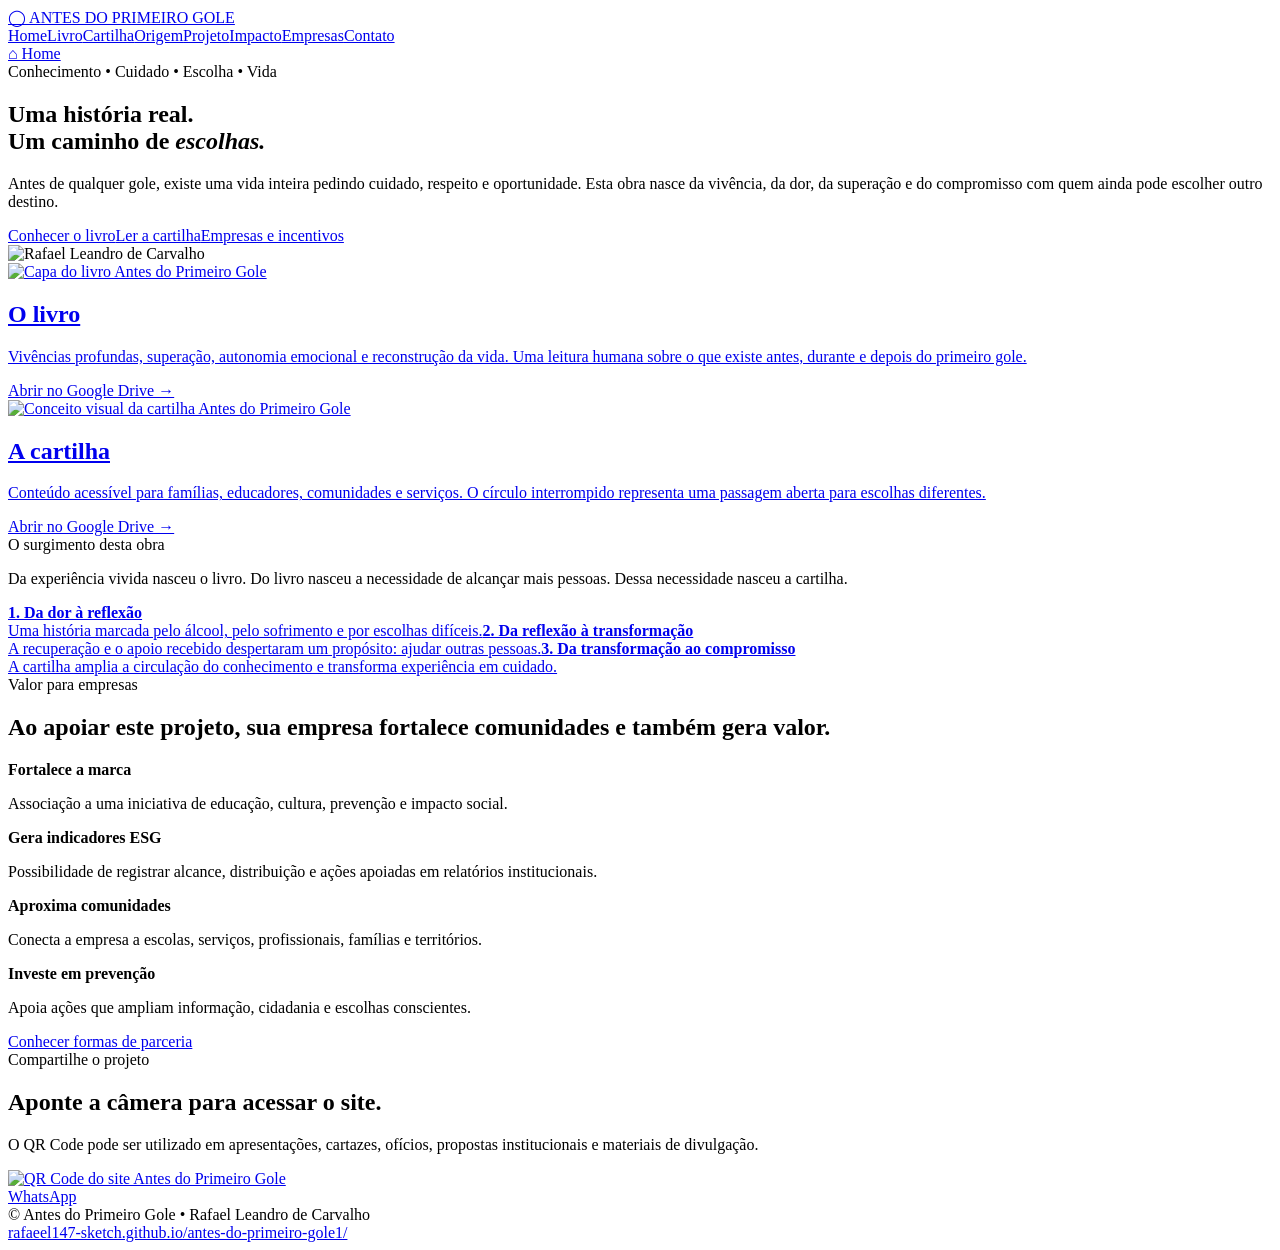
==== commit 46495a7c: "Força atualização de CSS e imagens no GitHub Pages" ====
--- a/index.html
+++ b/index.html
@@ -1,6 +1 @@
-<!doctype html><html lang="pt-BR"><head><meta charset="utf-8"><meta name="viewport" content="width=device-width,initial-scale=1"><meta name="description" content="Antes do Primeiro Gole: livro, cartilha e projeto de impacto social sobre prevenção, escolhas, cuidado e transformação."><title>Antes do Primeiro Gole</title><link rel="stylesheet" href="/antes-do-primeiro-gole1/assets/style.css"></head><body><header class="topbar"><div class="wrap nav"><a class="brand" href="/antes-do-primeiro-gole1/"><span class="brand-mark">◯</span> ANTES DO PRIMEIRO GOLE</a><nav class="menu"><a href="/antes-do-primeiro-gole1/">Home</a><a href="/antes-do-primeiro-gole1/livro/">Livro</a><a href="/antes-do-primeiro-gole1/cartilha/">Cartilha</a><a href="/antes-do-primeiro-gole1/origem/">Origem</a><a href="/antes-do-primeiro-gole1/projeto/">Projeto</a><a href="/antes-do-primeiro-gole1/impacto/">Impacto</a><a href="/antes-do-primeiro-gole1/empresas/">Empresas</a><a href="/antes-do-primeiro-gole1/contato/">Contato</a></nav><a class="home" href="/antes-do-primeiro-gole1/">⌂ Home</a></div></header><main>
-<section class="hero hero-home"><div class="wrap hero-grid"><div><div class="eyebrow">Conhecimento • Cuidado • Escolha • Vida</div><h1>Uma história real.<br>Um caminho de <em>escolhas.</em></h1><p class="lead">Antes de qualquer gole, existe uma vida inteira pedindo cuidado, respeito e oportunidade. Esta obra nasce da vivência, da dor, da superação e do compromisso com quem ainda pode escolher outro destino.</p><div class="cta-row"><a class="btn" href="/antes-do-primeiro-gole1/livro/">Conhecer o livro</a><a class="btn alt" href="/antes-do-primeiro-gole1/cartilha/">Ler a cartilha</a><a class="btn ghost" href="/antes-do-primeiro-gole1/empresas/">Empresas e incentivos</a></div></div><div class="author-portal"><img src="/antes-do-primeiro-gole1/assets/autor-rafael.jpg" alt="Rafael Leandro de Carvalho"><div class="portal-ring"></div></div></div></section>
-<section><div class="wrap grid works"><article class="card work-card"><a href="https://drive.google.com/file/d/1Llh5iJKoNqLA0oKeTNYAaY4tWbIhsGw2/view?usp=drive_link" target="_blank" rel="noopener"><img class="cover-img" src="/antes-do-primeiro-gole1/assets/capa-livro.png" alt="Capa do livro Antes do Primeiro Gole"><h2>O livro</h2><p class="muted">Vivências profundas, superação, autonomia emocional e reconstrução da vida. Uma leitura humana sobre o que existe antes, durante e depois do primeiro gole.</p><span class="text-link">Abrir no Google Drive →</span></a></article><article class="card work-card"><a href="https://drive.google.com/file/d/1qTAAqqTUGok_2LkOKvGAPgSkdcYpThOq/view?usp=drive_link" target="_blank" rel="noopener"><img class="cover-img" src="/antes-do-primeiro-gole1/assets/capa-cartilha-conceito.png" alt="Conceito visual da cartilha Antes do Primeiro Gole"><h2>A cartilha</h2><p class="muted">Conteúdo acessível para famílias, educadores, comunidades e serviços. O círculo interrompido representa uma passagem aberta para escolhas diferentes.</p><span class="text-link">Abrir no Google Drive →</span></a></article></div></section>
-<section><div class="wrap"><div class="eyebrow">O surgimento desta obra</div><p class="quote">Da experiência vivida nasceu o livro. Do livro nasceu a necessidade de alcançar mais pessoas. Dessa necessidade nasceu a cartilha.</p><div class="timeline"><a class="step" href="/antes-do-primeiro-gole1/origem/"><strong>1. Da dor à reflexão</strong><br><span class="muted">Uma história marcada pelo álcool, pelo sofrimento e por escolhas difíceis.</span></a><a class="step" href="/antes-do-primeiro-gole1/projeto/"><strong>2. Da reflexão à transformação</strong><br><span class="muted">A recuperação e o apoio recebido despertaram um propósito: ajudar outras pessoas.</span></a><a class="step" href="/antes-do-primeiro-gole1/impacto/"><strong>3. Da transformação ao compromisso</strong><br><span class="muted">A cartilha amplia a circulação do conhecimento e transforma experiência em cuidado.</span></a></div></div></section>
-<section class="business-strip"><div class="wrap"><div class="eyebrow">Valor para empresas</div><h2>Ao apoiar este projeto, sua empresa fortalece comunidades e também gera valor.</h2><div class="benefit-grid"><div><strong>Fortalece a marca</strong><p>Associação a uma iniciativa de educação, cultura, prevenção e impacto social.</p></div><div><strong>Gera indicadores ESG</strong><p>Possibilidade de registrar alcance, distribuição e ações apoiadas em relatórios institucionais.</p></div><div><strong>Aproxima comunidades</strong><p>Conecta a empresa a escolas, serviços, profissionais, famílias e territórios.</p></div><div><strong>Investe em prevenção</strong><p>Apoia ações que ampliam informação, cidadania e escolhas conscientes.</p></div></div><div class="cta-row"><a class="btn" href="/antes-do-primeiro-gole1/empresas/">Conhecer formas de parceria</a></div></div></section>
-<section><div class="wrap qr-section"><div><div class="eyebrow">Compartilhe o projeto</div><h2>Aponte a câmera para acessar o site.</h2><p class="muted">O QR Code pode ser utilizado em apresentações, cartazes, ofícios, propostas institucionais e materiais de divulgação.</p></div><a href="https://rafaeel147-sketch.github.io/antes-do-primeiro-gole1/" target="_blank" rel="noopener"><img class="qr" src="/antes-do-primeiro-gole1/assets/qrcode-site.png" alt="QR Code do site Antes do Primeiro Gole"></a></div></section></main><a class="whatsapp" href="https://wa.me/5562991021154" target="_blank" rel="noopener">WhatsApp</a><footer class="footer"><div class="wrap footer-grid"><div>© <span data-year></span> Antes do Primeiro Gole • Rafael Leandro de Carvalho</div><a href="https://rafaeel147-sketch.github.io/antes-do-primeiro-gole1/" target="_blank" rel="noopener">antesdoprimeirogole1.rafaeel096.chatgpt.site/</a></div></footer><script src="/antes-do-primeiro-gole1/assets/app.js"></script></body></html>+<!doctype html><html lang="pt-BR"><head><meta charset="utf-8"><meta name="viewport" content="width=device-width,initial-scale=1"><meta name="description" content="Antes do Primeiro Gole: livro, cartilha e projeto de impacto social sobre prevenção, escolhas, cuidado e transformação."><title>Antes do Primeiro Gole</title><link rel="stylesheet" href="/antes-do-primeiro-gole1/assets/style.css?v=20260723-1245"></head><body><header class="topbar"><div class="wrap nav"><a class="brand" href="/antes-do-primeiro-gole1/"><span class="brand-mark">◯</span> ANTES DO PRIMEIRO GOLE</a><nav class="menu"><a href="/antes-do-primeiro-gole1/">Home</a><a href="/antes-do-primeiro-gole1/livro/">Livro</a><a href="/antes-do-primeiro-gole1/cartilha/">Cartilha</a><a href="/antes-do-primeiro-gole1/origem/">Origem</a><a href="/antes-do-primeiro-gole1/projeto/">Projeto</a><a href="/antes-do-primeiro-gole1/impacto/">Impacto</a><a href="/antes-do-primeiro-gole1/empresas/">Empresas</a><a href="/antes-do-primeiro-gole1/contato/">Contato</a></nav><a class="home" href="/antes-do-primeiro-gole1/">⌂ Home</a></div></header><main><section class="hero hero-home"><div class="wrap hero-grid"><div><div class="eyebrow">Conhecimento • Cuidado • Escolha • Vida</div><h1>Uma história real.<br>Um caminho de <em>escolhas.</em></h1><p class="lead">Antes de qualquer gole, existe uma vida inteira pedindo cuidado, respeito e oportunidade. Esta obra nasce da vivência, da dor, da superação e do compromisso com quem ainda pode escolher outro destino.</p><div class="cta-row"><a class="btn" href="/antes-do-primeiro-gole1/livro/">Conhecer o livro</a><a class="btn alt" href="/antes-do-primeiro-gole1/cartilha/">Ler a cartilha</a><a class="btn ghost" href="/antes-do-primeiro-gole1/empresas/">Empresas e incentivos</a></div></div><div class="author-portal"><img src="/antes-do-primeiro-gole1/assets/autor-rafael.jpg?v=20260723-1245" alt="Rafael Leandro de Carvalho"><div class="portal-ring"></div></div></div></section><section><div class="wrap grid works"><article class="card work-card"><a href="https://drive.google.com/file/d/1Llh5iJKoNqLA0oKeTNYAaY4tWbIhsGw2/view?usp=drive_link" target="_blank" rel="noopener"><img class="cover-img" src="/antes-do-primeiro-gole1/assets/capa-livro.png?v=20260723-1245" alt="Capa do livro Antes do Primeiro Gole"><h2>O livro</h2><p class="muted">Vivências profundas, superação, autonomia emocional e reconstrução da vida. Uma leitura humana sobre o que existe antes, durante e depois do primeiro gole.</p><span class="text-link">Abrir no Google Drive →</span></a></article><article class="card work-card"><a href="https://drive.google.com/file/d/1qTAAqqTUGok_2LkOKvGAPgSkdcYpThOq/view?usp=drive_link" target="_blank" rel="noopener"><img class="cover-img" src="/antes-do-primeiro-gole1/assets/capa-cartilha-conceito.png?v=20260723-1245" alt="Conceito visual da cartilha Antes do Primeiro Gole"><h2>A cartilha</h2><p class="muted">Conteúdo acessível para famílias, educadores, comunidades e serviços. O círculo interrompido representa uma passagem aberta para escolhas diferentes.</p><span class="text-link">Abrir no Google Drive →</span></a></article></div></section><section><div class="wrap"><div class="eyebrow">O surgimento desta obra</div><p class="quote">Da experiência vivida nasceu o livro. Do livro nasceu a necessidade de alcançar mais pessoas. Dessa necessidade nasceu a cartilha.</p><div class="timeline"><a class="step" href="/antes-do-primeiro-gole1/origem/"><strong>1. Da dor à reflexão</strong><br><span class="muted">Uma história marcada pelo álcool, pelo sofrimento e por escolhas difíceis.</span></a><a class="step" href="/antes-do-primeiro-gole1/projeto/"><strong>2. Da reflexão à transformação</strong><br><span class="muted">A recuperação e o apoio recebido despertaram um propósito: ajudar outras pessoas.</span></a><a class="step" href="/antes-do-primeiro-gole1/impacto/"><strong>3. Da transformação ao compromisso</strong><br><span class="muted">A cartilha amplia a circulação do conhecimento e transforma experiência em cuidado.</span></a></div></div></section><section class="business-strip"><div class="wrap"><div class="eyebrow">Valor para empresas</div><h2>Ao apoiar este projeto, sua empresa fortalece comunidades e também gera valor.</h2><div class="benefit-grid"><div><strong>Fortalece a marca</strong><p>Associação a uma iniciativa de educação, cultura, prevenção e impacto social.</p></div><div><strong>Gera indicadores ESG</strong><p>Possibilidade de registrar alcance, distribuição e ações apoiadas em relatórios institucionais.</p></div><div><strong>Aproxima comunidades</strong><p>Conecta a empresa a escolas, serviços, profissionais, famílias e territórios.</p></div><div><strong>Investe em prevenção</strong><p>Apoia ações que ampliam informação, cidadania e escolhas conscientes.</p></div></div><div class="cta-row"><a class="btn" href="/antes-do-primeiro-gole1/empresas/">Conhecer formas de parceria</a></div></div></section><section><div class="wrap qr-section"><div><div class="eyebrow">Compartilhe o projeto</div><h2>Aponte a câmera para acessar o site.</h2><p class="muted">O QR Code pode ser utilizado em apresentações, cartazes, ofícios, propostas institucionais e materiais de divulgação.</p></div><a href="https://rafaeel147-sketch.github.io/antes-do-primeiro-gole1/" target="_blank" rel="noopener"><img class="qr" src="/antes-do-primeiro-gole1/assets/qrcode-site.png?v=20260723-1245" alt="QR Code do site Antes do Primeiro Gole"></a></div></section></main><a class="whatsapp" href="https://wa.me/5562991021154" target="_blank" rel="noopener">WhatsApp</a><footer class="footer"><div class="wrap footer-grid"><div>© <span data-year></span> Antes do Primeiro Gole • Rafael Leandro de Carvalho</div><a href="https://rafaeel147-sketch.github.io/antes-do-primeiro-gole1/" target="_blank" rel="noopener">rafaeel147-sketch.github.io/antes-do-primeiro-gole1/</a></div></footer><script src="/antes-do-primeiro-gole1/assets/app.js?v=20260723-1245"></script></body></html>
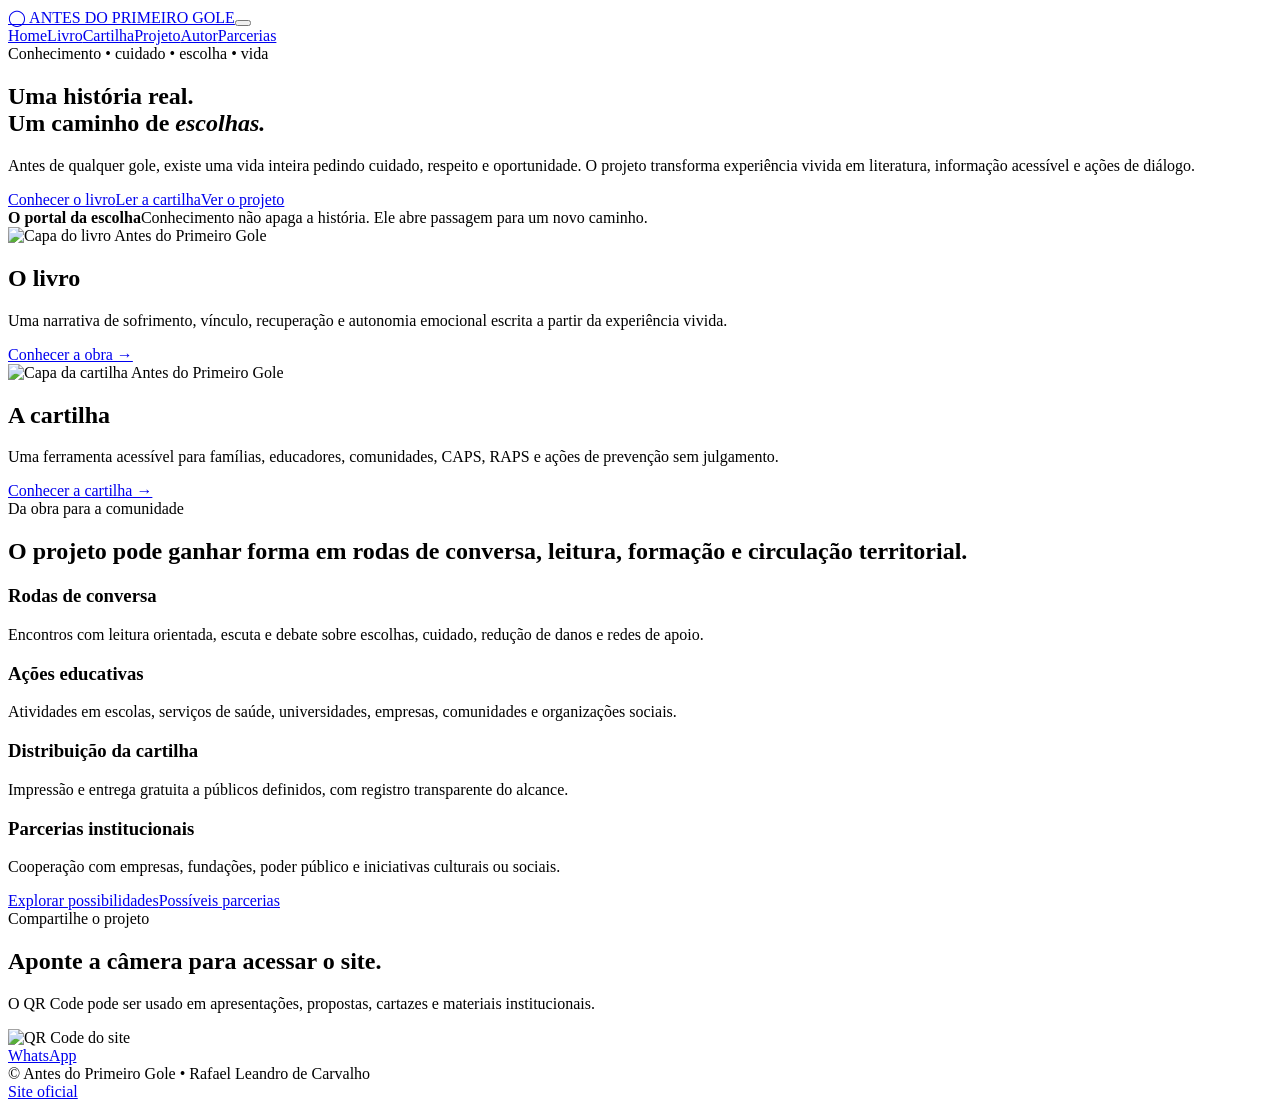
==== commit 7f40bc81: "Reestrutura home sem foto e com navegação móvel" ====
--- a/index.html
+++ b/index.html
@@ -1 +1 @@
-<!doctype html><html lang="pt-BR"><head><meta charset="utf-8"><meta name="viewport" content="width=device-width,initial-scale=1"><meta name="description" content="Antes do Primeiro Gole: livro, cartilha e projeto de impacto social sobre prevenção, escolhas, cuidado e transformação."><title>Antes do Primeiro Gole</title><link rel="stylesheet" href="/antes-do-primeiro-gole1/assets/style.css?v=20260723-1245"></head><body><header class="topbar"><div class="wrap nav"><a class="brand" href="/antes-do-primeiro-gole1/"><span class="brand-mark">◯</span> ANTES DO PRIMEIRO GOLE</a><nav class="menu"><a href="/antes-do-primeiro-gole1/">Home</a><a href="/antes-do-primeiro-gole1/livro/">Livro</a><a href="/antes-do-primeiro-gole1/cartilha/">Cartilha</a><a href="/antes-do-primeiro-gole1/origem/">Origem</a><a href="/antes-do-primeiro-gole1/projeto/">Projeto</a><a href="/antes-do-primeiro-gole1/impacto/">Impacto</a><a href="/antes-do-primeiro-gole1/empresas/">Empresas</a><a href="/antes-do-primeiro-gole1/contato/">Contato</a></nav><a class="home" href="/antes-do-primeiro-gole1/">⌂ Home</a></div></header><main><section class="hero hero-home"><div class="wrap hero-grid"><div><div class="eyebrow">Conhecimento • Cuidado • Escolha • Vida</div><h1>Uma história real.<br>Um caminho de <em>escolhas.</em></h1><p class="lead">Antes de qualquer gole, existe uma vida inteira pedindo cuidado, respeito e oportunidade. Esta obra nasce da vivência, da dor, da superação e do compromisso com quem ainda pode escolher outro destino.</p><div class="cta-row"><a class="btn" href="/antes-do-primeiro-gole1/livro/">Conhecer o livro</a><a class="btn alt" href="/antes-do-primeiro-gole1/cartilha/">Ler a cartilha</a><a class="btn ghost" href="/antes-do-primeiro-gole1/empresas/">Empresas e incentivos</a></div></div><div class="author-portal"><img src="/antes-do-primeiro-gole1/assets/autor-rafael.jpg?v=20260723-1245" alt="Rafael Leandro de Carvalho"><div class="portal-ring"></div></div></div></section><section><div class="wrap grid works"><article class="card work-card"><a href="https://drive.google.com/file/d/1Llh5iJKoNqLA0oKeTNYAaY4tWbIhsGw2/view?usp=drive_link" target="_blank" rel="noopener"><img class="cover-img" src="/antes-do-primeiro-gole1/assets/capa-livro.png?v=20260723-1245" alt="Capa do livro Antes do Primeiro Gole"><h2>O livro</h2><p class="muted">Vivências profundas, superação, autonomia emocional e reconstrução da vida. Uma leitura humana sobre o que existe antes, durante e depois do primeiro gole.</p><span class="text-link">Abrir no Google Drive →</span></a></article><article class="card work-card"><a href="https://drive.google.com/file/d/1qTAAqqTUGok_2LkOKvGAPgSkdcYpThOq/view?usp=drive_link" target="_blank" rel="noopener"><img class="cover-img" src="/antes-do-primeiro-gole1/assets/capa-cartilha-conceito.png?v=20260723-1245" alt="Conceito visual da cartilha Antes do Primeiro Gole"><h2>A cartilha</h2><p class="muted">Conteúdo acessível para famílias, educadores, comunidades e serviços. O círculo interrompido representa uma passagem aberta para escolhas diferentes.</p><span class="text-link">Abrir no Google Drive →</span></a></article></div></section><section><div class="wrap"><div class="eyebrow">O surgimento desta obra</div><p class="quote">Da experiência vivida nasceu o livro. Do livro nasceu a necessidade de alcançar mais pessoas. Dessa necessidade nasceu a cartilha.</p><div class="timeline"><a class="step" href="/antes-do-primeiro-gole1/origem/"><strong>1. Da dor à reflexão</strong><br><span class="muted">Uma história marcada pelo álcool, pelo sofrimento e por escolhas difíceis.</span></a><a class="step" href="/antes-do-primeiro-gole1/projeto/"><strong>2. Da reflexão à transformação</strong><br><span class="muted">A recuperação e o apoio recebido despertaram um propósito: ajudar outras pessoas.</span></a><a class="step" href="/antes-do-primeiro-gole1/impacto/"><strong>3. Da transformação ao compromisso</strong><br><span class="muted">A cartilha amplia a circulação do conhecimento e transforma experiência em cuidado.</span></a></div></div></section><section class="business-strip"><div class="wrap"><div class="eyebrow">Valor para empresas</div><h2>Ao apoiar este projeto, sua empresa fortalece comunidades e também gera valor.</h2><div class="benefit-grid"><div><strong>Fortalece a marca</strong><p>Associação a uma iniciativa de educação, cultura, prevenção e impacto social.</p></div><div><strong>Gera indicadores ESG</strong><p>Possibilidade de registrar alcance, distribuição e ações apoiadas em relatórios institucionais.</p></div><div><strong>Aproxima comunidades</strong><p>Conecta a empresa a escolas, serviços, profissionais, famílias e territórios.</p></div><div><strong>Investe em prevenção</strong><p>Apoia ações que ampliam informação, cidadania e escolhas conscientes.</p></div></div><div class="cta-row"><a class="btn" href="/antes-do-primeiro-gole1/empresas/">Conhecer formas de parceria</a></div></div></section><section><div class="wrap qr-section"><div><div class="eyebrow">Compartilhe o projeto</div><h2>Aponte a câmera para acessar o site.</h2><p class="muted">O QR Code pode ser utilizado em apresentações, cartazes, ofícios, propostas institucionais e materiais de divulgação.</p></div><a href="https://rafaeel147-sketch.github.io/antes-do-primeiro-gole1/" target="_blank" rel="noopener"><img class="qr" src="/antes-do-primeiro-gole1/assets/qrcode-site.png?v=20260723-1245" alt="QR Code do site Antes do Primeiro Gole"></a></div></section></main><a class="whatsapp" href="https://wa.me/5562991021154" target="_blank" rel="noopener">WhatsApp</a><footer class="footer"><div class="wrap footer-grid"><div>© <span data-year></span> Antes do Primeiro Gole • Rafael Leandro de Carvalho</div><a href="https://rafaeel147-sketch.github.io/antes-do-primeiro-gole1/" target="_blank" rel="noopener">rafaeel147-sketch.github.io/antes-do-primeiro-gole1/</a></div></footer><script src="/antes-do-primeiro-gole1/assets/app.js?v=20260723-1245"></script></body></html>+<!doctype html><html lang="pt-BR"><head><meta charset="utf-8"><meta name="viewport" content="width=device-width,initial-scale=1"><meta name="description" content="Antes do Primeiro Gole: livro, cartilha e projeto de impacto social sobre prevenção, cuidado e transformação."><title>Antes do Primeiro Gole</title><link rel="stylesheet" href="/antes-do-primeiro-gole1/assets/style.css?v=20260723-2"></head><body><header class="topbar"><div class="wrap nav"><a class="brand" href="/antes-do-primeiro-gole1/"><span class="brand-mark">◯</span> ANTES DO PRIMEIRO GOLE</a><button class="menu-toggle" aria-label="Abrir menu" aria-expanded="false"><span></span><span></span><span></span></button><nav class="menu"><a href="/antes-do-primeiro-gole1/">Home</a><a href="/antes-do-primeiro-gole1/livro/">Livro</a><a href="/antes-do-primeiro-gole1/cartilha/">Cartilha</a><a href="/antes-do-primeiro-gole1/projeto/">Projeto</a><a href="/antes-do-primeiro-gole1/autor/">Autor</a><a href="/antes-do-primeiro-gole1/empresas/">Parcerias</a></nav></div></header><main><section class="hero"><div class="wrap hero-grid"><div><div class="eyebrow">Conhecimento • cuidado • escolha • vida</div><h1>Uma história real.<br>Um caminho de <em>escolhas.</em></h1><p class="lead">Antes de qualquer gole, existe uma vida inteira pedindo cuidado, respeito e oportunidade. O projeto transforma experiência vivida em literatura, informação acessível e ações de diálogo.</p><div class="cta-row"><a class="btn" href="/antes-do-primeiro-gole1/livro/">Conhecer o livro</a><a class="btn alt" href="/antes-do-primeiro-gole1/cartilha/">Ler a cartilha</a><a class="btn ghost" href="/antes-do-primeiro-gole1/projeto/">Ver o projeto</a></div></div><div class="choice-portal" aria-label="Portal simbólico de mudança"><div class="portal-copy"><strong>O portal da escolha</strong><span>Conhecimento não apaga a história. Ele abre passagem para um novo caminho.</span></div></div></div></section><section><div class="wrap grid works"><article class="card"><img class="cover-img" src="/antes-do-primeiro-gole1/assets/capa-livro.png" alt="Capa do livro Antes do Primeiro Gole" loading="lazy"><h2>O livro</h2><p class="muted">Uma narrativa de sofrimento, vínculo, recuperação e autonomia emocional escrita a partir da experiência vivida.</p><a class="text-link" href="/antes-do-primeiro-gole1/livro/">Conhecer a obra →</a></article><article class="card"><img class="cover-img" src="/antes-do-primeiro-gole1/assets/capa-cartilha-conceito.png" alt="Capa da cartilha Antes do Primeiro Gole" loading="lazy"><h2>A cartilha</h2><p class="muted">Uma ferramenta acessível para famílias, educadores, comunidades, CAPS, RAPS e ações de prevenção sem julgamento.</p><a class="text-link" href="/antes-do-primeiro-gole1/cartilha/">Conhecer a cartilha →</a></article></div></section><section class="business-strip"><div class="wrap"><div class="eyebrow">Da obra para a comunidade</div><h2>O projeto pode ganhar forma em rodas de conversa, leitura, formação e circulação territorial.</h2><div class="program-grid"><article><h3>Rodas de conversa</h3><p class="muted">Encontros com leitura orientada, escuta e debate sobre escolhas, cuidado, redução de danos e redes de apoio.</p></article><article><h3>Ações educativas</h3><p class="muted">Atividades em escolas, serviços de saúde, universidades, empresas, comunidades e organizações sociais.</p></article><article><h3>Distribuição da cartilha</h3><p class="muted">Impressão e entrega gratuita a públicos definidos, com registro transparente do alcance.</p></article><article><h3>Parcerias institucionais</h3><p class="muted">Cooperação com empresas, fundações, poder público e iniciativas culturais ou sociais.</p></article></div><div class="cta-row"><a class="btn" href="/antes-do-primeiro-gole1/projeto/">Explorar possibilidades</a><a class="btn alt" href="/antes-do-primeiro-gole1/empresas/">Possíveis parcerias</a></div></div></section><section><div class="wrap qr-section"><div><div class="eyebrow">Compartilhe o projeto</div><h2>Aponte a câmera para acessar o site.</h2><p class="muted">O QR Code pode ser usado em apresentações, propostas, cartazes e materiais institucionais.</p></div><img class="qr" src="/antes-do-primeiro-gole1/assets/qrcode-site.png" alt="QR Code do site" loading="lazy"></div></section></main><a class="whatsapp" href="https://wa.me/5562991021154" target="_blank" rel="noopener">WhatsApp</a><footer class="footer"><div class="wrap footer-grid"><div>© <span data-year></span> Antes do Primeiro Gole • Rafael Leandro de Carvalho</div><a href="https://rafaeel147-sketch.github.io/antes-do-primeiro-gole1/">Site oficial</a></div></footer><script src="/antes-do-primeiro-gole1/assets/app.js?v=20260723-2"></script></body></html>
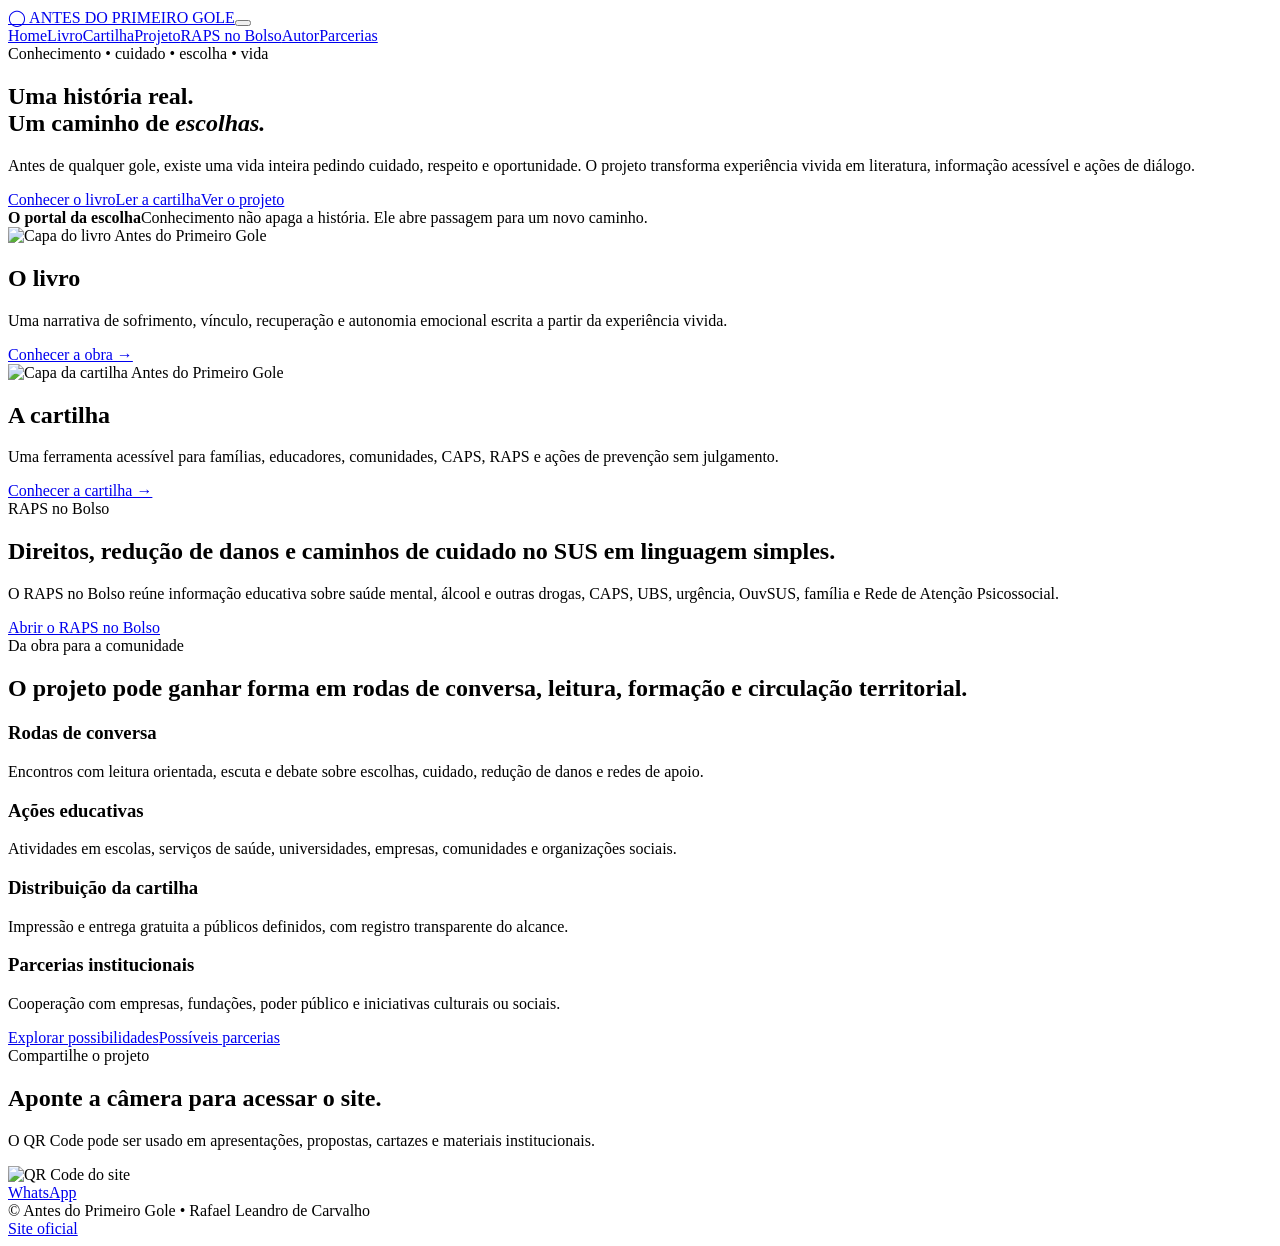
==== commit f80c5522: "SEO: fortalecer metadados, dados estruturados e link para RAPS no Bolso" ====
--- a/index.html
+++ b/index.html
@@ -1 +1,78 @@
-<!doctype html><html lang="pt-BR"><head><meta charset="utf-8"><meta name="viewport" content="width=device-width,initial-scale=1"><meta name="description" content="Antes do Primeiro Gole: livro, cartilha e projeto de impacto social sobre prevenção, cuidado e transformação."><title>Antes do Primeiro Gole</title><link rel="stylesheet" href="/antes-do-primeiro-gole1/assets/style.css?v=20260723-2"></head><body><header class="topbar"><div class="wrap nav"><a class="brand" href="/antes-do-primeiro-gole1/"><span class="brand-mark">◯</span> ANTES DO PRIMEIRO GOLE</a><button class="menu-toggle" aria-label="Abrir menu" aria-expanded="false"><span></span><span></span><span></span></button><nav class="menu"><a href="/antes-do-primeiro-gole1/">Home</a><a href="/antes-do-primeiro-gole1/livro/">Livro</a><a href="/antes-do-primeiro-gole1/cartilha/">Cartilha</a><a href="/antes-do-primeiro-gole1/projeto/">Projeto</a><a href="/antes-do-primeiro-gole1/autor/">Autor</a><a href="/antes-do-primeiro-gole1/empresas/">Parcerias</a></nav></div></header><main><section class="hero"><div class="wrap hero-grid"><div><div class="eyebrow">Conhecimento • cuidado • escolha • vida</div><h1>Uma história real.<br>Um caminho de <em>escolhas.</em></h1><p class="lead">Antes de qualquer gole, existe uma vida inteira pedindo cuidado, respeito e oportunidade. O projeto transforma experiência vivida em literatura, informação acessível e ações de diálogo.</p><div class="cta-row"><a class="btn" href="/antes-do-primeiro-gole1/livro/">Conhecer o livro</a><a class="btn alt" href="/antes-do-primeiro-gole1/cartilha/">Ler a cartilha</a><a class="btn ghost" href="/antes-do-primeiro-gole1/projeto/">Ver o projeto</a></div></div><div class="choice-portal" aria-label="Portal simbólico de mudança"><div class="portal-copy"><strong>O portal da escolha</strong><span>Conhecimento não apaga a história. Ele abre passagem para um novo caminho.</span></div></div></div></section><section><div class="wrap grid works"><article class="card"><img class="cover-img" src="/antes-do-primeiro-gole1/assets/capa-livro.png" alt="Capa do livro Antes do Primeiro Gole" loading="lazy"><h2>O livro</h2><p class="muted">Uma narrativa de sofrimento, vínculo, recuperação e autonomia emocional escrita a partir da experiência vivida.</p><a class="text-link" href="/antes-do-primeiro-gole1/livro/">Conhecer a obra →</a></article><article class="card"><img class="cover-img" src="/antes-do-primeiro-gole1/assets/capa-cartilha-conceito.png" alt="Capa da cartilha Antes do Primeiro Gole" loading="lazy"><h2>A cartilha</h2><p class="muted">Uma ferramenta acessível para famílias, educadores, comunidades, CAPS, RAPS e ações de prevenção sem julgamento.</p><a class="text-link" href="/antes-do-primeiro-gole1/cartilha/">Conhecer a cartilha →</a></article></div></section><section class="business-strip"><div class="wrap"><div class="eyebrow">Da obra para a comunidade</div><h2>O projeto pode ganhar forma em rodas de conversa, leitura, formação e circulação territorial.</h2><div class="program-grid"><article><h3>Rodas de conversa</h3><p class="muted">Encontros com leitura orientada, escuta e debate sobre escolhas, cuidado, redução de danos e redes de apoio.</p></article><article><h3>Ações educativas</h3><p class="muted">Atividades em escolas, serviços de saúde, universidades, empresas, comunidades e organizações sociais.</p></article><article><h3>Distribuição da cartilha</h3><p class="muted">Impressão e entrega gratuita a públicos definidos, com registro transparente do alcance.</p></article><article><h3>Parcerias institucionais</h3><p class="muted">Cooperação com empresas, fundações, poder público e iniciativas culturais ou sociais.</p></article></div><div class="cta-row"><a class="btn" href="/antes-do-primeiro-gole1/projeto/">Explorar possibilidades</a><a class="btn alt" href="/antes-do-primeiro-gole1/empresas/">Possíveis parcerias</a></div></div></section><section><div class="wrap qr-section"><div><div class="eyebrow">Compartilhe o projeto</div><h2>Aponte a câmera para acessar o site.</h2><p class="muted">O QR Code pode ser usado em apresentações, propostas, cartazes e materiais institucionais.</p></div><img class="qr" src="/antes-do-primeiro-gole1/assets/qrcode-site.png" alt="QR Code do site" loading="lazy"></div></section></main><a class="whatsapp" href="https://wa.me/5562991021154" target="_blank" rel="noopener">WhatsApp</a><footer class="footer"><div class="wrap footer-grid"><div>© <span data-year></span> Antes do Primeiro Gole • Rafael Leandro de Carvalho</div><a href="https://rafaeel147-sketch.github.io/antes-do-primeiro-gole1/">Site oficial</a></div></footer><script src="/antes-do-primeiro-gole1/assets/app.js?v=20260723-2"></script></body></html>+<!doctype html>
+<html lang="pt-BR">
+<head>
+  <meta charset="utf-8">
+  <meta name="viewport" content="width=device-width,initial-scale=1">
+  <title>Antes do Primeiro Gole | Livro, cartilha e cuidado em saúde mental</title>
+  <meta name="description" content="Projeto de Rafael Leandro de Carvalho com livro, cartilha gratuita e educação popular sobre álcool, recaída, redução de danos, CAPS, RAPS e cuidado em saúde mental.">
+  <meta name="author" content="Rafael Leandro de Carvalho">
+  <meta name="robots" content="index,follow,max-image-preview:large,max-snippet:-1,max-video-preview:-1">
+  <link rel="canonical" href="https://rafaeel147-sketch.github.io/antes-do-primeiro-gole1/">
+  <link rel="stylesheet" href="/antes-do-primeiro-gole1/assets/style.css?v=20260723-2">
+
+  <meta property="og:type" content="website">
+  <meta property="og:locale" content="pt_BR">
+  <meta property="og:site_name" content="Antes do Primeiro Gole">
+  <meta property="og:title" content="Antes do Primeiro Gole | Livro, cartilha e cuidado em saúde mental">
+  <meta property="og:description" content="Experiência vivida transformada em livro, cartilha gratuita e educação popular sobre álcool, recaída, redução de danos e cuidado em rede.">
+  <meta property="og:url" content="https://rafaeel147-sketch.github.io/antes-do-primeiro-gole1/">
+  <meta property="og:image" content="https://rafaeel147-sketch.github.io/antes-do-primeiro-gole1/assets/capa-livro.png">
+  <meta property="og:image:alt" content="Capa do livro Antes do Primeiro Gole">
+  <meta name="twitter:card" content="summary_large_image">
+  <meta name="twitter:title" content="Antes do Primeiro Gole">
+  <meta name="twitter:description" content="Livro, cartilha gratuita e projeto de educação popular sobre álcool, saúde mental e cuidado em rede.">
+  <meta name="twitter:image" content="https://rafaeel147-sketch.github.io/antes-do-primeiro-gole1/assets/capa-livro.png">
+
+  <script type="application/ld+json">
+  {
+    "@context": "https://schema.org",
+    "@graph": [
+      {
+        "@type": "WebSite",
+        "@id": "https://rafaeel147-sketch.github.io/antes-do-primeiro-gole1/#website",
+        "url": "https://rafaeel147-sketch.github.io/antes-do-primeiro-gole1/",
+        "name": "Antes do Primeiro Gole",
+        "inLanguage": "pt-BR",
+        "description": "Projeto autoral com livro, cartilha e ações educativas sobre álcool, recaída, redução de danos e cuidado em saúde mental."
+      },
+      {
+        "@type": "Person",
+        "@id": "https://rafaeel147-sketch.github.io/antes-do-primeiro-gole1/#autor",
+        "name": "Rafael Leandro de Carvalho",
+        "url": "https://rafaeel147-sketch.github.io/antes-do-primeiro-gole1/autor/"
+      },
+      {
+        "@type": "Book",
+        "@id": "https://rafaeel147-sketch.github.io/antes-do-primeiro-gole1/livro/#livro",
+        "name": "Antes do Primeiro Gole",
+        "url": "https://rafaeel147-sketch.github.io/antes-do-primeiro-gole1/livro/",
+        "author": {"@id": "https://rafaeel147-sketch.github.io/antes-do-primeiro-gole1/#autor"},
+        "inLanguage": "pt-BR",
+        "description": "Narrativa autobiográfica sobre uso de álcool, sofrimento emocional, vínculos, recuperação e cuidado em rede."
+      },
+      {
+        "@type": "CreativeWork",
+        "@id": "https://rafaeel147-sketch.github.io/antes-do-primeiro-gole1/cartilha/#cartilha",
+        "name": "Antes do Primeiro Gole — Cartilha",
+        "url": "https://rafaeel147-sketch.github.io/antes-do-primeiro-gole1/cartilha/",
+        "author": {"@id": "https://rafaeel147-sketch.github.io/antes-do-primeiro-gole1/#autor"},
+        "inLanguage": "pt-BR",
+        "learningResourceType": "Cartilha educativa",
+        "description": "Material gratuito de linguagem acessível sobre cuidado, redução de danos, rede de apoio e busca de ajuda."
+      }
+    ]
+  }
+  </script>
+</head>
+<body>
+<header class="topbar"><div class="wrap nav"><a class="brand" href="/antes-do-primeiro-gole1/"><span class="brand-mark">◯</span> ANTES DO PRIMEIRO GOLE</a><button class="menu-toggle" aria-label="Abrir menu" aria-expanded="false"><span></span><span></span><span></span></button><nav class="menu"><a href="/antes-do-primeiro-gole1/">Home</a><a href="/antes-do-primeiro-gole1/livro/">Livro</a><a href="/antes-do-primeiro-gole1/cartilha/">Cartilha</a><a href="/antes-do-primeiro-gole1/projeto/">Projeto</a><a href="/antes-do-primeiro-gole1/raps-no-bolso/">RAPS no Bolso</a><a href="/antes-do-primeiro-gole1/autor/">Autor</a><a href="/antes-do-primeiro-gole1/empresas/">Parcerias</a></nav></div></header>
+<main>
+<section class="hero"><div class="wrap hero-grid"><div><div class="eyebrow">Conhecimento • cuidado • escolha • vida</div><h1>Uma história real.<br>Um caminho de <em>escolhas.</em></h1><p class="lead">Antes de qualquer gole, existe uma vida inteira pedindo cuidado, respeito e oportunidade. O projeto transforma experiência vivida em literatura, informação acessível e ações de diálogo.</p><div class="cta-row"><a class="btn" href="/antes-do-primeiro-gole1/livro/">Conhecer o livro</a><a class="btn alt" href="/antes-do-primeiro-gole1/cartilha/">Ler a cartilha</a><a class="btn ghost" href="/antes-do-primeiro-gole1/projeto/">Ver o projeto</a></div></div><div class="choice-portal" aria-label="Portal simbólico de mudança"><div class="portal-copy"><strong>O portal da escolha</strong><span>Conhecimento não apaga a história. Ele abre passagem para um novo caminho.</span></div></div></div></section>
+<section><div class="wrap grid works"><article class="card"><img class="cover-img" src="/antes-do-primeiro-gole1/assets/capa-livro.png" alt="Capa do livro Antes do Primeiro Gole" loading="lazy"><h2>O livro</h2><p class="muted">Uma narrativa de sofrimento, vínculo, recuperação e autonomia emocional escrita a partir da experiência vivida.</p><a class="text-link" href="/antes-do-primeiro-gole1/livro/">Conhecer a obra →</a></article><article class="card"><img class="cover-img" src="/antes-do-primeiro-gole1/assets/capa-cartilha-conceito.png" alt="Capa da cartilha Antes do Primeiro Gole" loading="lazy"><h2>A cartilha</h2><p class="muted">Uma ferramenta acessível para famílias, educadores, comunidades, CAPS, RAPS e ações de prevenção sem julgamento.</p><a class="text-link" href="/antes-do-primeiro-gole1/cartilha/">Conhecer a cartilha →</a></article></div></section>
+<section class="business-strip"><div class="wrap"><div class="eyebrow">RAPS no Bolso</div><h2>Direitos, redução de danos e caminhos de cuidado no SUS em linguagem simples.</h2><p class="lead">O RAPS no Bolso reúne informação educativa sobre saúde mental, álcool e outras drogas, CAPS, UBS, urgência, OuvSUS, família e Rede de Atenção Psicossocial.</p><div class="cta-row"><a class="btn" href="/antes-do-primeiro-gole1/raps-no-bolso/">Abrir o RAPS no Bolso</a></div></div></section>
+<section class="business-strip"><div class="wrap"><div class="eyebrow">Da obra para a comunidade</div><h2>O projeto pode ganhar forma em rodas de conversa, leitura, formação e circulação territorial.</h2><div class="program-grid"><article><h3>Rodas de conversa</h3><p class="muted">Encontros com leitura orientada, escuta e debate sobre escolhas, cuidado, redução de danos e redes de apoio.</p></article><article><h3>Ações educativas</h3><p class="muted">Atividades em escolas, serviços de saúde, universidades, empresas, comunidades e organizações sociais.</p></article><article><h3>Distribuição da cartilha</h3><p class="muted">Impressão e entrega gratuita a públicos definidos, com registro transparente do alcance.</p></article><article><h3>Parcerias institucionais</h3><p class="muted">Cooperação com empresas, fundações, poder público e iniciativas culturais ou sociais.</p></article></div><div class="cta-row"><a class="btn" href="/antes-do-primeiro-gole1/projeto/">Explorar possibilidades</a><a class="btn alt" href="/antes-do-primeiro-gole1/empresas/">Possíveis parcerias</a></div></div></section>
+<section><div class="wrap qr-section"><div><div class="eyebrow">Compartilhe o projeto</div><h2>Aponte a câmera para acessar o site.</h2><p class="muted">O QR Code pode ser usado em apresentações, propostas, cartazes e materiais institucionais.</p></div><img class="qr" src="/antes-do-primeiro-gole1/assets/qrcode-site.png" alt="QR Code do site" loading="lazy"></div></section>
+</main>
+<a class="whatsapp" href="https://wa.me/5562991021154" target="_blank" rel="noopener">WhatsApp</a><footer class="footer"><div class="wrap footer-grid"><div>© <span data-year></span> Antes do Primeiro Gole • Rafael Leandro de Carvalho</div><a href="https://rafaeel147-sketch.github.io/antes-do-primeiro-gole1/">Site oficial</a></div></footer><script src="/antes-do-primeiro-gole1/assets/app.js?v=20260723-2"></script>
+</body>
+</html>
